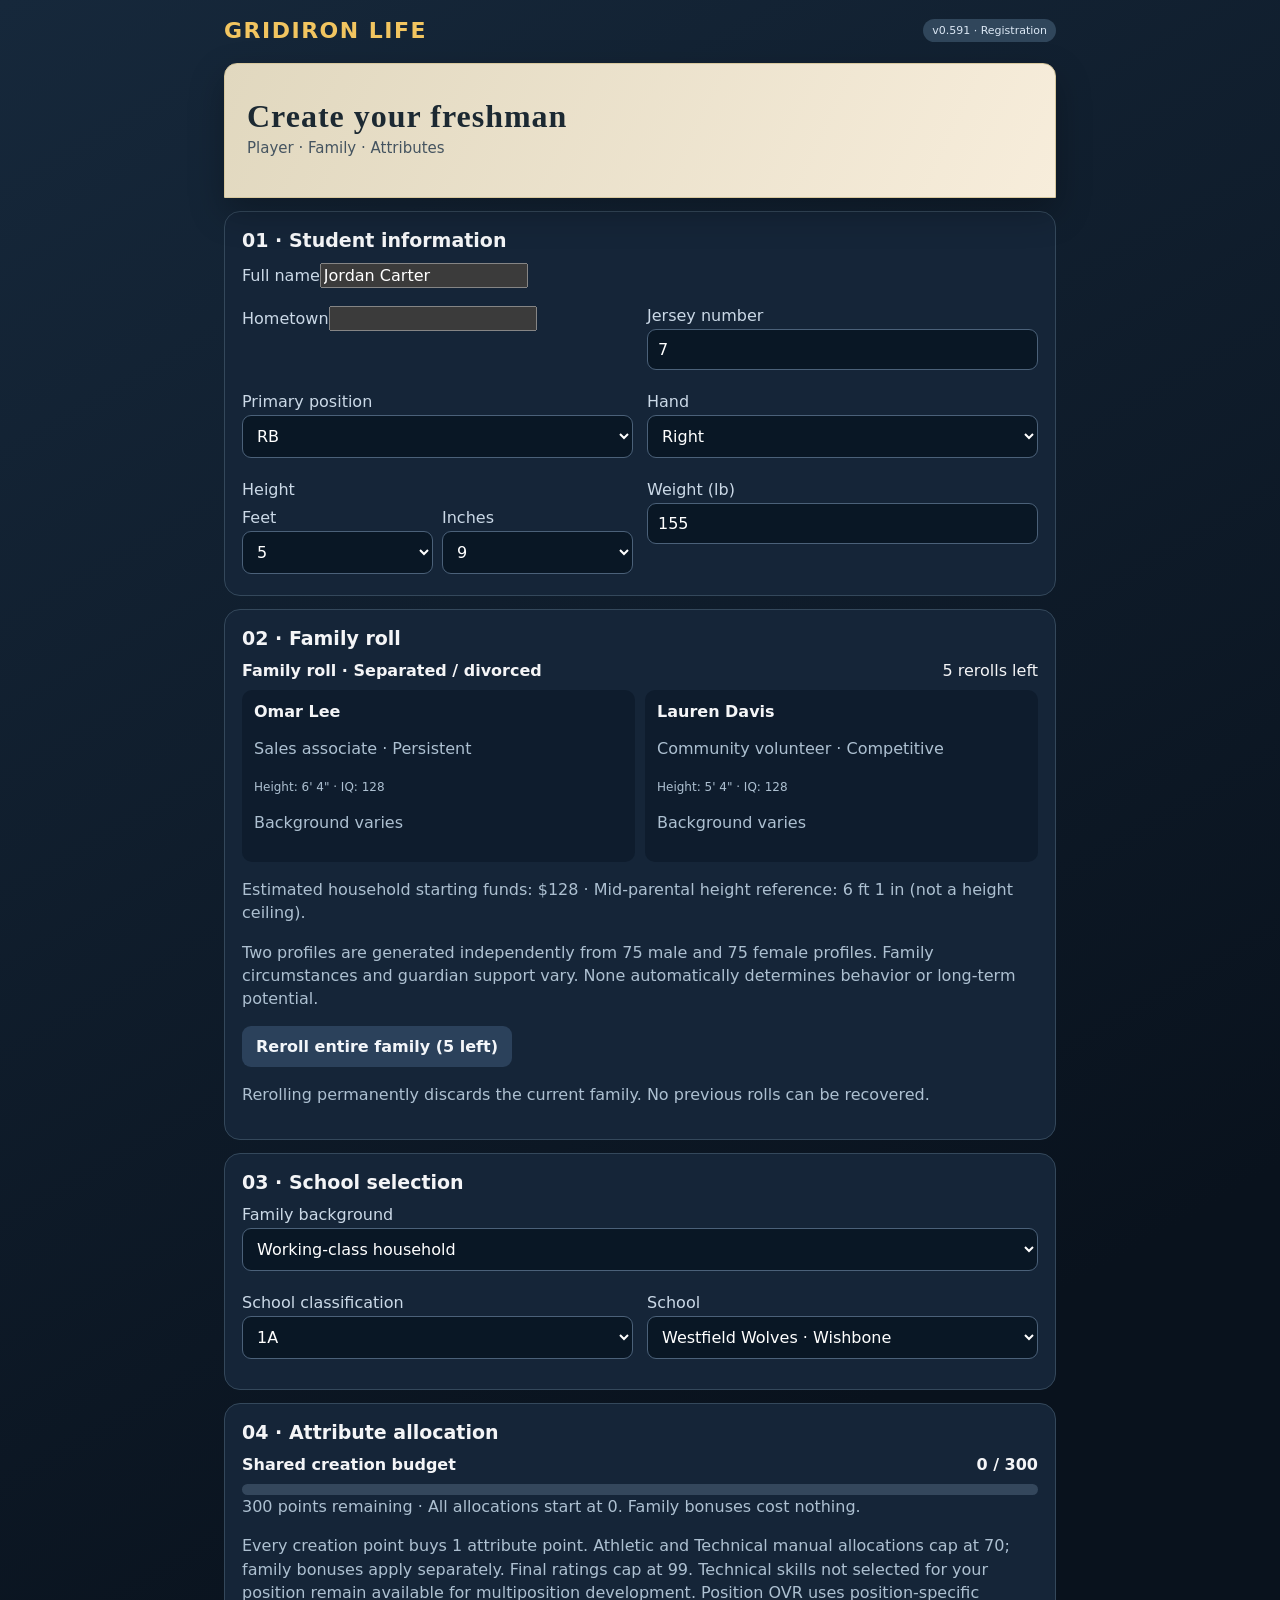
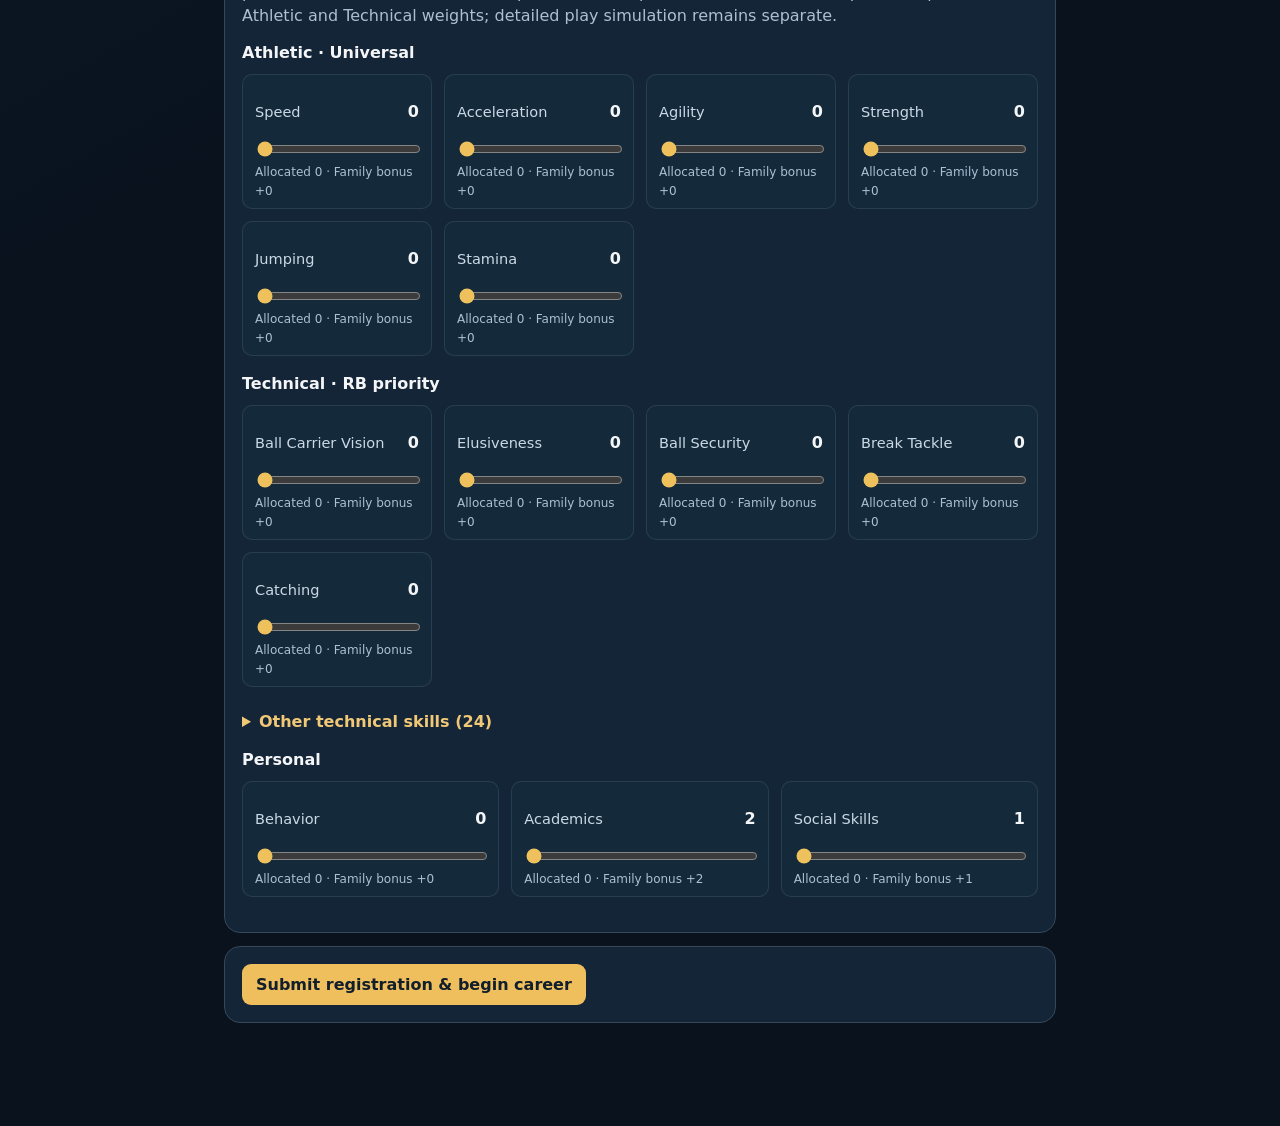
==== index.html @ 109ca904 "Add files via upload" ====
<!doctype html><html lang="en"><head><meta charset="utf-8"><meta name="viewport" content="width=device-width,initial-scale=1"><title>Gridiron Life v0.591</title><link rel="stylesheet" href="css/styles.css"></head><body><main id="app"></main>
<script defer src="js/00-config.js"></script>
<script defer src="js/10-roster.js"></script>
<script defer src="js/20-storage.js"></script>
<script defer src="js/30-creation.js"></script>
<script defer src="js/40-schedule.js"></script>
<script defer src="js/50-training.js"></script>
<script defer src="js/51-health.js"></script>
<script defer src="js/52-academics.js"></script>
<script defer src="js/59-competition.js"></script>
<script defer src="js/60-calendar.js"></script>
<script defer src="js/61-football.js"></script>
<script defer src="js/65-awards.js"></script>
<script defer src="js/62-events.js"></script>
<script defer src="js/63-jobs.js"></script>
<script defer src="js/64-economy.js"></script>
<script defer src="js/66-summer.js"></script>
<script defer src="js/67-relationships.js"></script>
<script defer src="js/68-profile.js"></script>
<script defer src="js/69-college.js"></script>
<script defer src="js/70-ui.js"></script>
<script defer src="js/71-navigation.js"></script>
<script defer src="js/72-shell.js"></script>
<script defer src="js/73-help.js"></script>
<script defer src="js/74-part9.js"></script>
<script defer src="js/99-boot.js"></script>
</body></html>
---- css/styles.css ----
:root{color-scheme:dark;font-family:system-ui,Arial;background:#09121d;color:#f4f5f7}*{box-sizing:border-box}body{margin:0;background:linear-gradient(150deg,#16283b,#09121d 55%);min-height:100vh}main{max-width:860px;margin:auto;padding:18px 14px 90px}.bar{display:flex;justify-content:space-between;align-items:center;gap:12px;flex-wrap:wrap}.logo{font-weight:900;font-size:22px;letter-spacing:1.5px;color:#f2c560}.muted,small{color:#adc0d1}small{font-size:12px}.panel{background:#152538;border:1px solid #34485b;border-radius:16px;padding:17px;margin:13px 0}.tile{background:#0e1c2d;padding:12px;border-radius:10px}.grid{display:grid;grid-template-columns:repeat(2,minmax(0,1fr));gap:10px}.stats{display:grid;grid-template-columns:repeat(5,minmax(0,1fr));gap:7px}.stats .tile{text-align:center;padding:9px 4px}.num{font-size:23px;font-weight:800;color:#f4cb73}h1{font-size:24px;margin:8px 0}h2{font-size:19px;margin:0 0 12px}h3{font-size:16px;margin:12px 0 7px}p{line-height:1.45}button,select,input{font:inherit}button{background:#f0bf5d;color:#111e2c;border:0;border-radius:9px;padding:11px 14px;font-weight:800;cursor:pointer}button.alt{background:#2b415b;color:#f3f6fa}button:disabled{opacity:.45}button.outline{border:1px solid #54708a;background:transparent;color:#c8def2}.buttons{display:flex;flex-wrap:wrap;gap:8px}.tabs{display:flex;overflow:auto;gap:7px;margin:13px 0}.tabs button{background:#192c42;color:#c8d8e8;padding:10px 12px;white-space:nowrap}.tabs button.active{background:#edbd57;color:#101a25}label{display:block;margin:9px 0;color:#cbd9e7}input[type=text],input[type=number],select{background:#091725;border:1px solid #4b6179;border-radius:9px;color:white;padding:10px;width:100%;margin:4px 0}input[type=range]{width:100%;accent-color:#efc15d}hr{border:0;border-top:1px solid #355069;margin:14px 0}.line{display:flex;justify-content:space-between;align-items:center;gap:10px;margin:10px 0}.line>span:first-child{min-width:0}.accent{color:#77dfaf}.warn{color:#ffba79}.bad{color:#ff959b}.story{border-left:4px solid #edbf63;padding:10px 14px;background:#172d43;border-radius:7px}.log{border-bottom:1px solid #31475f;padding:9px 0;font-size:13px}.meter{height:8px;background:#34475c;border-radius:20px;overflow:hidden}.meter>i{height:100%;background:#53ad90;display:block}.chip{display:inline-block;background:#30465b;border-radius:99px;padding:5px 9px;font-size:11px;color:#dbe7f4}.choice{display:block;width:100%;margin:8px 0;text-align:left;background:#25415d;color:#fff}.notice{background:#2d3d3e;border:1px solid #547c68;padding:11px;border-radius:10px;margin:10px 0}table{width:100%;border-collapse:collapse;font-size:13px}td,th{padding:9px 5px;border-bottom:1px solid #304359;text-align:left}.right{text-align:right}footer{font-size:12px;color:#879daf;margin-top:25px}@media(max-width:440px){.stats{grid-template-columns:repeat(2,1fr)}.grid{grid-template-columns:1fr}main{padding:12px 11px 70px}}
/* v0.5 Part 2 — life economy */
.store-grid{display:grid;grid-template-columns:repeat(2,minmax(0,1fr));gap:10px}
.store{display:flex;flex-direction:column;justify-content:space-between;gap:10px}
.store p{margin:7px 0;font-size:13px}.store button{align-self:flex-start}
@media(max-width:560px){.store-grid{grid-template-columns:1fr}}

/* Part 7.1: clear creation-height and school profile controls. */
.height-inputs{display:grid;grid-template-columns:repeat(2,minmax(0,1fr));gap:9px}.height-inputs label{margin:0}
.school-metrics{margin:12px 0}.school-metric{background:#0e1c2d;padding:9px 12px;border-radius:9px}.school-metric .line{margin:0 0 8px}.school-metric .line span{font-size:13px}.school-metric strong{white-space:nowrap}
.table-scroll{max-width:100%;overflow-x:auto}.selected-school{background:#29425b}details summary{cursor:pointer;color:#f1c875;font-weight:700;padding:7px 0}#remaining-points{margin:0 0 12px}
@media(max-width:440px){.height-inputs{grid-template-columns:repeat(2,minmax(0,1fr))}}

/* Part 7.2: the student sign-up sheet and evolving Madden-era player card. */
.signup-masthead{margin-top:20px;padding:25px 22px;background:linear-gradient(115deg,#e1d8bf,#f7eddb);border-radius:13px 13px 0 0;border:1px solid #d8c89e;color:#1c2932;position:relative;box-shadow:0 14px 35px #0004}
.signup-overline{font-size:11px;letter-spacing:2px;font-weight:800;color:#425161}
.signup-masthead h1{font-family:Georgia,serif;letter-spacing:1px;font-size:32px;margin:9px 0 3px}
.signup-masthead p{margin:0 0 12px;color:#455460;font-size:15px}
.signup-stamp{display:inline-block;border:1px dashed #8c7763;padding:6px 10px;font-size:10px;letter-spacing:1px;font-weight:900;color:#735b49}
.signup-sheet{margin-top:0;border-radius:0 0 14px 14px;border-top:0;background:#f5f0e3;color:#182c3b;box-shadow:0 15px 35px #0003}
.signup-sheet label{color:#253748;font-weight:700;font-size:13px}
.signup-sheet input[type=text],.signup-sheet input[type=number],.signup-sheet select{background:#fffdf7;color:#192c3b;border:1px solid #b5bdc0;box-shadow:inset 0 1px 2px #1111}
.signup-sheet small{color:#647584;font-weight:400}
.signup-grid{display:grid;grid-template-columns:repeat(2,minmax(0,1fr));gap:14px}
.signup-section-head{display:flex;align-items:center;gap:12px;padding:14px 0 12px;border-bottom:1px solid #c8ba99;margin-bottom:14px;letter-spacing:1px}
.signup-section-head strong{font-size:14px}.signup-section-head small{display:block;font-size:11px;letter-spacing:0;margin-top:2px}
.signup-section-number{font:700 19px Georgia,serif;background:#233d53;color:#f5c969;width:38px;height:38px;display:grid;place-items:center;border-radius:4px;flex:none}
.signup-sheet .signup-section-head:not(:first-child){margin-top:20px}
.signup-budget{height:11px}.signup-confirm{border:1px dashed #a78b5d;background:#162f42}
.player-card{background:linear-gradient(135deg,#233d55 0%,#0b1828 80%);border:1px solid #d2aa5d;border-radius:15px;overflow:hidden;box-shadow:0 14px 36px #0003;padding:20px;margin:14px 0}
.player-card-top{display:flex;align-items:center;gap:16px}.player-card-top h2{font-family:Georgia,serif;font-size:25px;margin:3px 0 4px}
.player-monogram{height:85px;width:74px;display:grid;place-items:center;flex-shrink:0;background:#d0b078;color:#172b3b;font-size:29px;font-weight:900;border-radius:6px;box-shadow:inset 0 0 0 4px #ffffff40}
.player-card-top>div:nth-child(2){min-width:0;flex:1}.profile-subline{color:#dee4e6;font-size:12px;margin:4px 0}
.player-ovr{display:grid;justify-items:center;background:#e3c17b;color:#172638;padding:12px;border-radius:10px;min-width:63px}
.player-ovr strong{font-size:29px}.player-ovr small{color:#172638;font-weight:900;letter-spacing:1px}
.profile-metrics{display:grid;grid-template-columns:repeat(3,minmax(0,1fr));border-top:1px solid #586d81;margin-top:18px;padding-top:14px;gap:15px}
.profile-metrics div{display:grid;gap:3px}.profile-metrics strong{font-size:14px;overflow-wrap:anywhere}.profile-archive p{font-size:13px}
@media(max-width:560px){.signup-grid{grid-template-columns:1fr}.signup-masthead{padding:19px 15px}.signup-masthead h1{font-size:27px}.signup-sheet{padding:15px}.player-card-top{gap:10px}.player-card-top h2{font-size:20px}.player-monogram{width:59px;height:75px;font-size:23px}.player-ovr{padding:8px;min-width:51px}.player-ovr strong{font-size:23px}.profile-metrics{grid-template-columns:repeat(2,minmax(0,1fr))}}

.signup-sheet .muted{color:#4d6171}.signup-sheet .signup-section-head small{color:#536576}

/* Part 8.2: second-row section tabs under the main page tabs. */
.subtab-hidden{display:none!important}
.subtabs{display:flex;gap:6px;overflow-x:auto;scrollbar-width:thin;padding:7px 2px 10px;margin:4px 0 13px;white-space:nowrap;scroll-snap-type:x proximity}
.subtabs .subtab{border:1px solid #3a5872;background:#1a344e;color:#dce9f7;border-radius:9px;padding:10px 13px;flex:0 0 auto;font-size:13px;scroll-snap-align:start}
.subtabs .subtab.selected{background:#f2c560;color:#142337;border-color:#f2c560;font-weight:800}
.subtabs .subtab:hover:not(.selected){background:#294861}
@media(max-width:560px){.subtabs .subtab{font-size:12px;padding:9px 11px}.subtabs{gap:5px}}

/* Part 8.3 — compact game app shell: fixed header, fixed footer, scrolling content. */
body.game-shell-active{height:100dvh;overflow:hidden}
body.game-shell-active main#app{height:100dvh;width:100%;max-width:950px;display:flex;flex-direction:column;overflow:hidden;padding:0 10px;margin:0 auto}
.shell-header{flex:none;z-index:3;background:#11263a;border-bottom:1px solid #4a5c68;padding:9px 10px 8px;box-shadow:0 2px 12px #0004}
.shell-header .bar{margin:0;gap:8px;flex-wrap:nowrap}
.shell-header .logo{font-size:16px;line-height:1.2}
.shell-header .bar small{font-size:10px}
.shell-header .chip{font-size:10px;max-width:49%;text-align:right}
.shell-player-name{font-size:14px;font-weight:750;white-space:nowrap;overflow:hidden;text-overflow:ellipsis;margin-top:4px}
.shell-quickstats{display:flex;gap:6px;overflow-x:auto;margin-top:7px;scrollbar-width:none}
.shell-quickstats>span{display:flex;flex:1 0 auto;min-width:64px;gap:3px;align-items:baseline;flex-direction:column;padding:5px 7px;background:#0b1b2d;border-radius:7px}
.shell-quickstats strong{font-size:15px;color:#f0c667}.shell-quickstats small{font-size:9px}
.shell-middle{flex:1;display:flex;flex-direction:column;min-height:0;overflow:hidden}
.shell-section-tabs{flex:none;margin:0;padding:8px 1px;overscroll-behavior-x:contain;background:#102136;border-bottom:1px solid #284358;z-index:2}
.shell-section-tabs .subtab{padding:8px 11px;font-size:12px}
.shell-scroll{overflow-y:auto;overflow-x:hidden;flex:1;min-height:0;overscroll-behavior:contain;padding:5px 4px 24px;scrollbar-width:thin}
.shell-scroll>.panel{margin:9px 0 12px}.shell-scroll>footer{padding-bottom:10px}
.shell-bottom{flex:none;display:flex;gap:2px;padding:7px 3px calc(6px + env(safe-area-inset-bottom,0px));background:#13283c;border-top:1px solid #54718a;overflow-x:auto;scrollbar-width:thin;z-index:3}
.shell-bottom button{display:flex;flex:1 0 76px;min-width:76px;max-width:145px;flex-direction:column;align-items:center;gap:2px;padding:4px 5px;white-space:nowrap;font-size:10px;font-weight:650;color:#afc3d6;background:transparent;border:0;border-radius:8px}
.shell-bottom button.selected{background:#34455a;color:#ffd27c}
.shell-bottom button .shell-icon{font-size:19px;line-height:22px;color:inherit}
@media(min-width:800px){.shell-bottom button{max-width:none}.shell-header .logo{font-size:20px}.shell-scroll{padding:8px 14px 24px}}
@media(max-width:400px){body.game-shell-active main#app{padding:0 5px}.shell-header{padding:7px 6px}.shell-bottom button{flex-basis:67px;min-width:67px;font-size:9px}}

/* Part 8.4 — compact dashboard and opt-in contextual help */
.hub-match{display:flex;align-items:center;justify-content:space-between;gap:8px;padding:6px 0 16px;font-size:15px}
.hub-match span{font-size:11px;font-weight:900;color:#eec56b}
.hub-shortcuts{display:grid;grid-template-columns:repeat(2,minmax(0,1fr));gap:8px;margin-top:12px}
.hub-shortcuts button{font-size:12px;padding:12px 9px}
.compact-label{font-size:13px;margin:4px 0}
.panel>h2{display:flex;justify-content:space-between;align-items:center;gap:8px}
.section-help{position:relative;margin-left:auto;flex:none;font-size:13px;font-weight:400}
.section-help>summary{list-style:none;display:grid;place-items:center;border:1px solid #6a8198;border-radius:50%;width:26px;height:26px;color:#f3cb72;cursor:pointer;font-weight:900;font-size:15px;background:#233a50;padding:0}
.section-help>summary::-webkit-details-marker{display:none}
.section-help[open]>.section-help-body{position:absolute;z-index:20;top:33px;right:0;width:min(315px,78vw);max-height:45vh;overflow:auto;padding:13px;background:#243d55;border:1px solid #9cb2c5;border-radius:10px;box-shadow:0 9px 28px #000a;color:#e8f0f8;font-size:13px;line-height:1.4}
.section-help-body p{margin:0 0 9px}
.section-help-body p:last-child{margin-bottom:0}
.shell-scroll>.panel{padding:13px 14px}.shell-scroll>.panel h2{font-size:17px;margin-bottom:9px}
.shell-scroll>.panel p{margin:7px 0}.shell-scroll>.panel .tile{padding:10px}

/* Part 8.7: tables scroll horizontally within their own report. */
.stat-category-tabs{display:flex;gap:6px;overflow-x:auto;padding:7px 0 12px;scrollbar-width:thin}.stat-category-tabs button{white-space:nowrap;font-size:.8rem;padding:8px 10px}.stat-table-wrap{max-width:100%;overflow:auto}.stat-table{width:100%;border-collapse:collapse;min-width:470px;font-size:.86rem}.stat-table th,.stat-table td{padding:10px 9px;border-bottom:1px solid #33495d;text-align:right;white-space:nowrap}.stat-table th:first-child,.stat-table td:first-child{text-align:left;position:sticky;left:0;background:#15273a;min-width:120px}.stat-table th{font-size:.72rem;letter-spacing:.05em;color:#b2c9da}.stat-table tbody tr:nth-child(2n){background:#1b3045}

/* Part 8.9.1: readable position-specific creation allocation. */
.creation-priority-head{display:flex;gap:12px;align-items:center;justify-content:space-between;flex-wrap:wrap;margin:14px 0 8px}
.creation-position-group{padding:12px 0;border-bottom:1px solid var(--line,rgba(150,150,150,.18))}
.creation-position-group>.line{margin-bottom:10px;gap:12px}
.creation-position-group>.line small{opacity:.7;text-align:right}
.creation-secondary,.creation-general{margin-top:16px;padding:12px;border:1px solid var(--line,rgba(150,150,150,.18));border-radius:10px}
.creation-secondary summary{cursor:pointer;font-weight:700;line-height:1.5}
.creation-secondary[open] summary{margin-bottom:12px}
.creation-general>strong{display:block;margin-bottom:6px}

/* Part 8.9.3: visible category grid + expandable detail buttons; no horizontal swipe menus. */
.hybrid-nav{display:flex;flex-direction:column;gap:7px;padding:9px 7px;background:#102136;border-bottom:1px solid #36516c;max-height:48dvh;overflow-y:auto;overflow-x:hidden;flex:none}
.hybrid-categories{display:grid;grid-template-columns:repeat(3,minmax(0,1fr));gap:6px}
.hybrid-category{padding:10px 7px;min-width:0;white-space:normal;overflow-wrap:anywhere;text-align:center;background:#20394f;border:1px solid #48647b;color:#e8f1f9;border-radius:8px;font-size:12px;font-weight:700}
.hybrid-category.selected{background:#eec66d;border-color:#eec66d;color:#122336}
.hybrid-category.selected:after{content:' ▾'}
.hybrid-subsections[hidden]{display:none!important}
.hybrid-detail-buttons{display:flex;flex-wrap:wrap;gap:6px;padding:5px 0 3px}
.hybrid-detail-buttons .subtab{flex:1 1 130px;min-width:0;max-width:100%;white-space:normal;border:1px solid #48647b;color:#d8e7f4;background:#1a344e;border-radius:8px;font-size:12px;padding:9px 9px}
.hybrid-detail-buttons .subtab.selected{background:#f2c560;color:#142337;border-color:#f2c560;font-weight:800}
.shell-bottom-grid{display:grid;grid-template-columns:repeat(5,minmax(0,1fr));overflow-x:hidden;gap:2px;max-height:130px;overflow-y:auto}
.shell-bottom-grid button{min-width:0;max-width:none;flex-basis:auto;white-space:normal;line-height:1.1;text-align:center;overflow-wrap:anywhere}
.shell-bottom-grid .shell-icon{font-size:16px;line-height:17px}
@media(max-width:520px){.hybrid-categories{grid-template-columns:repeat(2,minmax(0,1fr))}.hybrid-category{font-size:11px;padding:8px 5px}.hybrid-nav{max-height:43dvh}.shell-bottom-grid{grid-template-columns:repeat(5,minmax(0,1fr));padding:4px 1px calc(5px + env(safe-area-inset-bottom,0px))}.shell-bottom-grid button{font-size:9px;padding:4px 2px}.shell-bottom-grid .shell-icon{font-size:15px}}
/* Part 9: compact HUD and creation */
.creator-stats-grid{display:grid;grid-template-columns:repeat(auto-fit,minmax(175px,1fr));gap:12px;margin:12px 0 18px}
.creator-stat{min-width:0;padding:9px 12px;background:var(--panel,#142a3b);border:1px solid rgba(140,165,183,.16);border-radius:10px}
.creator-stat input[type=range]{width:100%}.creator-stat label{font-size:.91rem}
.part9-home-cards{display:grid;grid-template-columns:repeat(2,minmax(0,1fr));gap:10px}
.part9-home-cards .tile{min-width:0}
.part9-mini-stats{display:flex;flex-wrap:wrap;gap:6px;margin:9px 0}
.part9-mini-stats span{font-size:.78rem;padding:5px 8px;border:1px solid rgba(140,165,183,.23);border-radius:8px}
.part9-alloc-grid{display:grid;grid-template-columns:repeat(auto-fit,minmax(175px,1fr));gap:10px}
.part9-panel{margin-bottom:12px}
.shell-bottom-grid{display:grid;grid-template-columns:repeat(3,minmax(0,1fr))}
.shell-bottom-grid .shell-nav-button{min-width:0}
@media(max-width:430px){.creator-stats-grid{grid-template-columns:1fr}.part9-home-cards{grid-template-columns:repeat(2,minmax(0,1fr))}}
.part9-dialog{position:fixed;inset:0;background:rgba(0,0,0,.75);z-index:9999;display:flex;align-items:center;justify-content:center;padding:15px}
.part9-dialog-box{background:#152b3b;color:#f3f7fa;border:1px solid #53718b;border-radius:14px;padding:20px;width:min(560px,100%);max-height:85vh;overflow:auto}
.part9-dialog-box h2{margin:0}.part9-dialog-box .line{margin:8px 0;gap:10px}
.part9-header-context{font-size:.73rem;color:#c7d8e4;padding:0 10px 6px}
.part9-life-tabs{display:grid;grid-template-columns:repeat(3,minmax(0,1fr));gap:7px;margin:5px 0 12px}
.part9-life-tabs button{min-width:0;font-size:.85rem;padding:9px 5px}

/* Track 1 mobile cleanup */
.part9-archetype{display:inline-block;font-size:.72rem;font-weight:600;margin-left:.6rem;padding:.15rem .48rem;border:1px solid var(--border,#697584);border-radius:20px;vertical-align:middle}
.part9-save-tools{display:flex;justify-content:flex-end;gap:.4rem;flex-wrap:wrap}
.part9-save-tools button{font-size:.7rem;padding:.25rem .55rem;min-height:28px}
.inline-help{display:inline-block;vertical-align:middle;margin-top:.35rem;max-width:100%}
.inline-help summary{cursor:pointer;border:1px solid currentColor;border-radius:100%;width:1.5rem;height:1.5rem;text-align:center;list-style:none;font-weight:700}
.inline-help p{font-size:.85rem}
.gpa-trend{font-size:1.1rem}
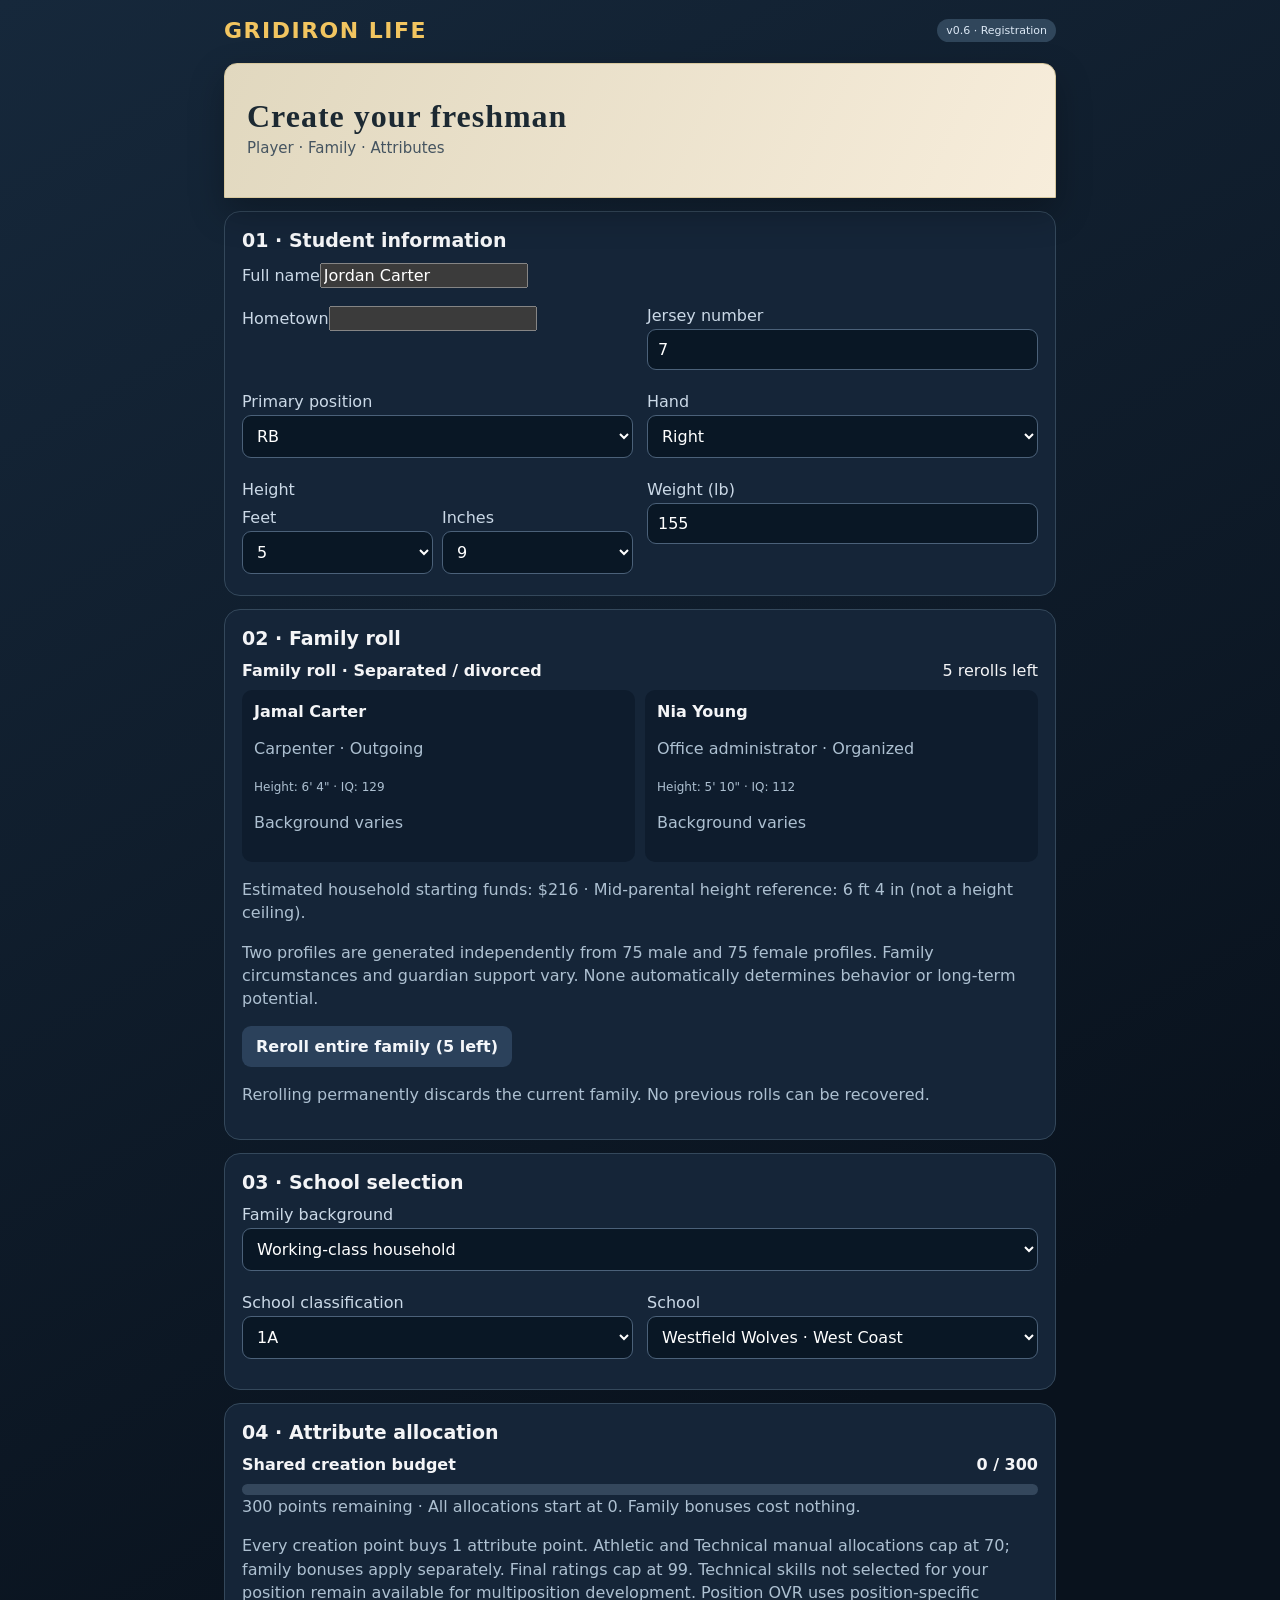
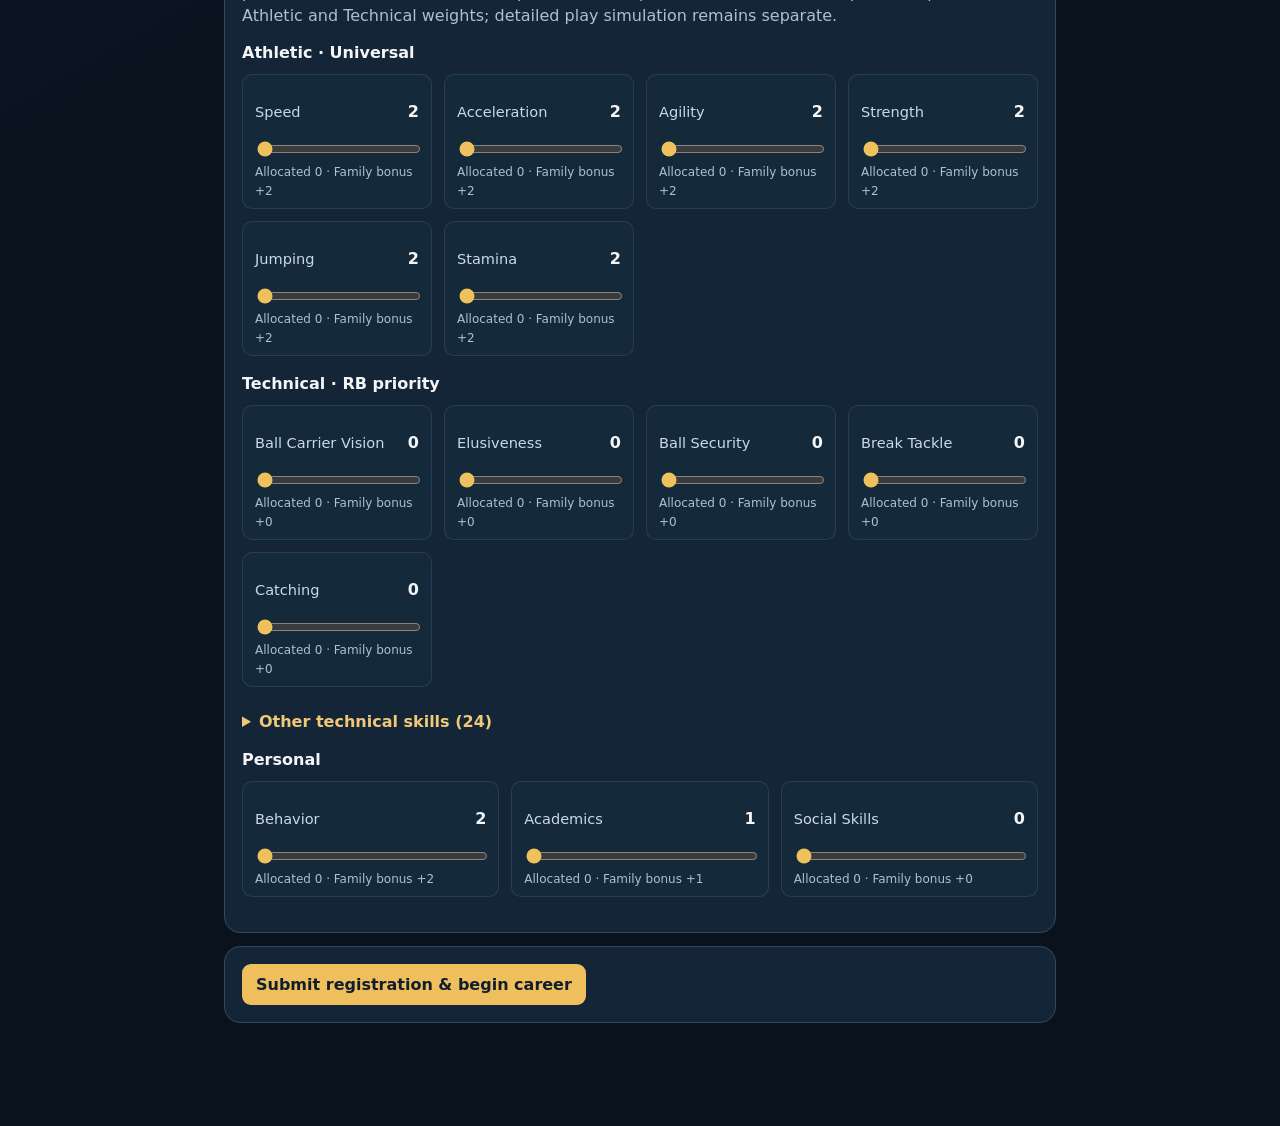
==== commit e5deee32: "Add files via upload" ====
--- a/index.html
+++ b/index.html
@@ -1,4 +1,4 @@
-<!doctype html><html lang="en"><head><meta charset="utf-8"><meta name="viewport" content="width=device-width,initial-scale=1"><title>Gridiron Life v0.591</title><link rel="stylesheet" href="css/styles.css"></head><body><main id="app"></main>
+<!doctype html><html lang="en"><head><meta charset="utf-8"><meta name="viewport" content="width=device-width,initial-scale=1"><title>Gridiron Life v0.6</title><link rel="stylesheet" href="css/styles.css"><link rel="stylesheet" href="css/v060.css"></head><body><main id="app"></main>
 <script defer src="js/00-config.js"></script>
 <script defer src="js/10-roster.js"></script>
 <script defer src="js/20-storage.js"></script>
@@ -23,5 +23,7 @@
 <script defer src="js/72-shell.js"></script>
 <script defer src="js/73-help.js"></script>
 <script defer src="js/74-part9.js"></script>
+<script defer src="js/75-v060-systems.js"></script>
+<script defer src="js/76-v060-hud.js"></script>
 <script defer src="js/99-boot.js"></script>
 </body></html>
--- a/css/v060.css
+++ b/css/v060.css
@@ -0,0 +1,35 @@
+/* Gridiron Life v0.6: mobile-first six-button fixed HUD */
+body.v6-active{height:100dvh;overflow:hidden;background:#0b1420;color:#e9f2f5}
+body.v6-active main#app{display:flex;flex-direction:column;height:100dvh;min-height:0;max-width:720px;margin:auto;padding:0!important;background:#111e2b;overflow:hidden}
+.v6-header{flex:none;background:var(--v6-primary,#1d4c43);padding:10px 13px 8px;border-bottom:2px solid var(--v6-accent,#c4dca0);display:flex;flex-direction:column;gap:8px}
+.v6-brand{display:flex;align-items:center;justify-content:space-between;gap:6px;font-size:10px;letter-spacing:.08em}.v6-brand span{font-size:10px;color:#f1f5ee}.v6-brand .v6-version{font-size:9px;opacity:.85;letter-spacing:0;margin-left:5px}
+.v6-head3{display:grid;grid-template-columns:1fr 1fr .85fr;gap:5px;align-items:start}.v6-head3>div{min-width:0;display:flex;flex-direction:column;align-items:center;gap:2px;text-align:center}.v6-head3 strong{font-size:clamp(11px,3vw,14px);line-height:1.16;overflow-wrap:anywhere}.v6-head3 small{color:#e3ebe5;font-size:10px;line-height:1.25}.v6-head3 em{color:var(--v6-accent);font-size:10px;font-weight:650;font-style:normal;line-height:1.2}.v6-ovr>b{font-size:24px;line-height:1.05;color:var(--v6-accent)}.v6-ovr small:last-child{font-size:9px}
+.v6-quick{display:grid;grid-template-columns:repeat(4,minmax(0,1fr));gap:5px}.v6-quick>span{border-radius:5px;padding:5px 3px;background:#ffffff16;text-align:center;font-size:10px;color:#eaf4eb}.v6-quick b{font-size:12px;color:#fff;margin-left:3px}
+.v6-content{flex:1;min-height:0;display:flex;flex-direction:column;overflow:hidden;padding:8px 10px 7px;gap:0}
+.v6-overview,.v6-detail{display:flex;min-height:0;flex:1;flex-direction:column;gap:8px;overflow:hidden}
+.v6-overview>h2,.v6-detail>h2{font-size:14px;text-align:center;margin:0 0 1px}.v6-overview h3{font-size:11px;margin:0;text-align:center;font-weight:650;color:#a7bdcb}.v6-overview p,.v6-detail p{margin:3px 0;font-size:12px;line-height:1.35}.v6-note{font-size:11px!important;color:#b7cad4}
+.v6-titleline{display:flex;justify-content:space-between;align-items:center;gap:8px}.v6-titleline h2{font-size:14px;margin:0}.v6-titleline small{font-size:10px;color:#b5c9d3}.v6-titleline strong{font-size:12px}
+.v6-statgroup{display:flex;flex-direction:column;gap:3px}.v6-attrgrid{display:grid;grid-template-columns:repeat(4,minmax(0,1fr));gap:4px 2px}.v6-attrgrid>span{text-align:center;white-space:nowrap;font-size:11px;line-height:1.4}.v6-attrgrid>span small{font-size:10px;color:#bdcbd3;margin-right:2px}.v6-attrgrid>span strong{font-weight:800}
+.v6-separator{border-top:1px solid #3c5664;margin:3px 0}.v6-fourbuttons{display:grid;grid-template-columns:repeat(4,minmax(0,1fr));gap:5px}.v6-fourbuttons button{white-space:normal;overflow-wrap:anywhere;padding:8px 3px;line-height:1.1;font-size:10px;min-height:30px}
+button.v6-btn{border-radius:6px;background:var(--v6-accent);color:#142231;border:0;cursor:pointer;font-size:11px;font-weight:750;padding:9px 6px;line-height:1.2;max-width:100%;min-width:0}
+button.v6-btn.v6-stroked{background:#1a3548;color:#e5f0f9;border:1px solid #4a687a}
+button.v6-btn.v6-mini{padding:6px 7px;min-height:26px;font-size:10px}
+button.v6-btn.v6-text{color:#deeff7;background:transparent;padding:5px 4px;font-size:11px}
+button.v6-btn.v6-action{background:var(--v6-accent);color:#162733}
+.v6-personality-teaser{border:1px solid #476270;background:#203849;color:#eef5f5;border-radius:7px;display:flex;align-items:center;justify-content:center;flex-direction:column;gap:4px;padding:8px 6px;font-size:11px;width:100%;min-height:45px}.v6-personality-teaser span{font-size:10px}
+.v6-detailhead{display:grid;grid-template-columns:72px 1fr 72px;align-items:center;gap:4px;min-height:28px}.v6-detailhead>strong{text-align:center;font-size:13px}.v6-detailhead>small{text-align:right;font-size:10px}
+.v6-personality-grid{display:grid;grid-template-columns:repeat(2,minmax(0,1fr));gap:9px}.v6-personality-grid>div{display:flex;flex-direction:column;align-items:center;gap:2px;padding:5px;border-radius:6px;background:#1b3040}.v6-personality-grid small{font-size:10px;color:#bccbd4}.v6-personality-grid strong{font-size:15px}.v6-triplet{display:grid;grid-template-columns:repeat(3,minmax(0,1fr));gap:5px;width:100%}.v6-triplet>div{text-align:center;display:flex;flex-direction:column;gap:3px;overflow-wrap:anywhere}.v6-triplet small{font-size:10px;color:#acbfce}.v6-triplet strong,.v6-triplet b{font-size:13px}
+.v6-detail h3{font-size:13px;text-align:center;margin:0}.v6-nodegrid{display:grid;grid-template-columns:repeat(2,minmax(0,1fr));gap:7px;overflow-y:auto;min-height:0;align-content:start}.v6-node{display:flex;flex-direction:column;align-items:center;gap:3px;border:1px solid #536b79;background:#1c3241;border-radius:8px;padding:12px 4px;color:#edf4f5}.v6-node span{font-size:12px}.v6-node strong{font-size:19px}.v6-node small{font-size:10px;color:var(--v6-accent)}
+.v6-scheme-table{display:flex;flex-direction:column;gap:1px;min-height:0;overflow-y:auto}.v6-scheme-table>div{display:grid;grid-template-columns:2fr 1fr 1fr;gap:5px;padding:7px 8px;background:#1a2e3e;align-items:center;font-size:11px}.v6-scheme-table>div strong,.v6-scheme-table>div b{text-align:center}.v6-scheme-table .v6-tablehead{background:#294355;color:#d6e4eb}
+.v6-surface{display:flex;flex-direction:column;gap:6px;background:#1b3041;border:1px solid #405969;border-radius:8px;padding:9px;color:#eaf2f5;text-align:left}.v6-surface strong{font-size:12px}.v6-surface p{color:#cbd9df}.v6-clickblock{width:100%;cursor:pointer}.v6-clickblock>strong{text-align:left}.v6-options{display:grid;grid-template-columns:repeat(2,minmax(0,1fr));gap:5px}.v6-options button{font-size:11px}.v6-inline-actions{display:flex;gap:7px;justify-content:center}.v6-inline-actions>button{flex:1}
+.v6-hub-grid{display:grid;grid-template-columns:repeat(2,minmax(0,1fr));gap:8px;min-height:0;flex:1;grid-template-rows:1fr 1fr}.v6-hubtile{background:#1a3243;color:#f4f6f8;border:1px solid #456073;border-radius:9px;padding:10px 8px;text-align:center;display:flex;flex-direction:column;align-items:center;justify-content:space-around;gap:5px;min-width:0}.v6-hubtile>small{font-size:10px;color:#b9cedd}.v6-hubtile>strong{font-size:clamp(11px,3vw,15px);overflow-wrap:anywhere}.v6-hubtile>span{font-size:10px;color:#b8d1dc}.v6-hub-actions{gap:5px}.v6-hub-actions>button{width:100%}
+.v6-feedback{color:#b8e6c4;font-size:11px!important;text-align:center}.v6-offerlist{display:flex;flex-direction:column;gap:7px;min-height:0;overflow-y:auto}.v6-offerlist>button{display:flex;flex-direction:column;gap:5px;text-align:left;background:#224055;color:#eaf5f8;padding:11px;border:1px solid #506b80}.v6-offerlist small{font-size:10px}
+.v6-list{min-height:0;overflow-y:auto;display:flex;flex-direction:column;gap:5px}.v6-schedrow{display:flex;justify-content:space-between;gap:6px;background:#1a3042;padding:9px;font-size:11px;border-radius:6px}.v6-news{min-height:0;overflow:hidden;display:flex;flex-direction:column;gap:7px}.v6-news>div{display:flex;flex-direction:column;gap:3px;border-top:1px solid #415464;padding:5px 0}.v6-news small{font-size:10px;color:#bbd0d7;line-height:1.3}
+.v6-page-arrows{display:grid;grid-template-columns:1fr 1fr;gap:8px}.v6-legacy{overflow:hidden}.v6-longreport{flex:1;min-height:0;overflow-y:auto;overflow-x:hidden}.v6-longreport .panel{margin:0;padding:10px;border-radius:8px}.v6-longreport .panel h2{font-size:14px;margin-bottom:6px}.v6-longreport .panel h3{font-size:12px}.v6-longreport .panel p{font-size:11px}.v6-longreport .panel .grid{grid-template-columns:repeat(2,minmax(0,1fr))}.v6-longreport input,.v6-longreport button,.v6-longreport select{font-size:11px;padding:6px}
+.v6-footer{flex:none;display:grid;grid-template-columns:repeat(6,minmax(0,1fr));background:#152b3c;border-top:1px solid #5b7281;padding:6px 4px calc(5px + env(safe-area-inset-bottom,0px));gap:2px;z-index:3}.v6-footer button{display:flex;flex-direction:column;align-items:center;gap:2px;padding:4px 1px;min-width:0;border:0;background:transparent;color:#b7c8d2}.v6-footer button.is-selected{color:var(--v6-accent);background:#2b4454;border-radius:6px}.v6-footer button small{font-size:10px;color:inherit}.v6-footer-icon{font-size:18px;line-height:21px}
+@media(max-width:400px){.v6-header{padding:8px 7px 6px;gap:6px}.v6-content{padding:6px 7px 6px}.v6-overview,.v6-detail{gap:6px}.v6-personality-teaser{padding:6px 3px}.v6-personality-teaser span{font-size:9px}.v6-footer button small{font-size:9px}.v6-attrgrid>span small{font-size:9px}}
+@media(max-height:690px){.v6-header{padding-top:6px;padding-bottom:5px;gap:4px}.v6-head3 strong{font-size:11px}.v6-head3 small,.v6-head3 em{font-size:9px}.v6-quick>span{padding:3px 2px}.v6-overview,.v6-detail{gap:5px}.v6-statgroup{gap:1px}.v6-attrgrid{gap:2px}.v6-personality-teaser{min-height:37px;padding:4px}.v6-surface{padding:6px;gap:3px}.v6-footer{padding-top:3px}}
+
+.v6-prostrip{display:grid;grid-template-columns:repeat(3,minmax(0,1fr));gap:5px}.v6-prostrip>div{display:flex;flex-direction:column;align-items:center;gap:2px;border:1px solid #3c5366;background:#182c3e;padding:7px 2px;border-radius:7px}.v6-prostrip small{font-size:10px;color:#b4c7d4}.v6-prostrip strong{font-size:11px}.v6-pro-news{padding:7px!important}.v6-pro-news p{font-size:10px!important}
+
+.v6-threebuttons{display:grid;grid-template-columns:repeat(3,minmax(0,1fr));gap:5px}.v6-threebuttons button{white-space:normal;font-size:10px;padding:8px 3px}.v6-theme-modes{display:grid;grid-template-columns:repeat(2,minmax(0,1fr));gap:7px}.v6-theme-colors{display:grid;grid-template-columns:repeat(5,minmax(0,1fr));gap:4px}.v6-theme-colors button{font-size:9px!important;padding:6px 2px!important}
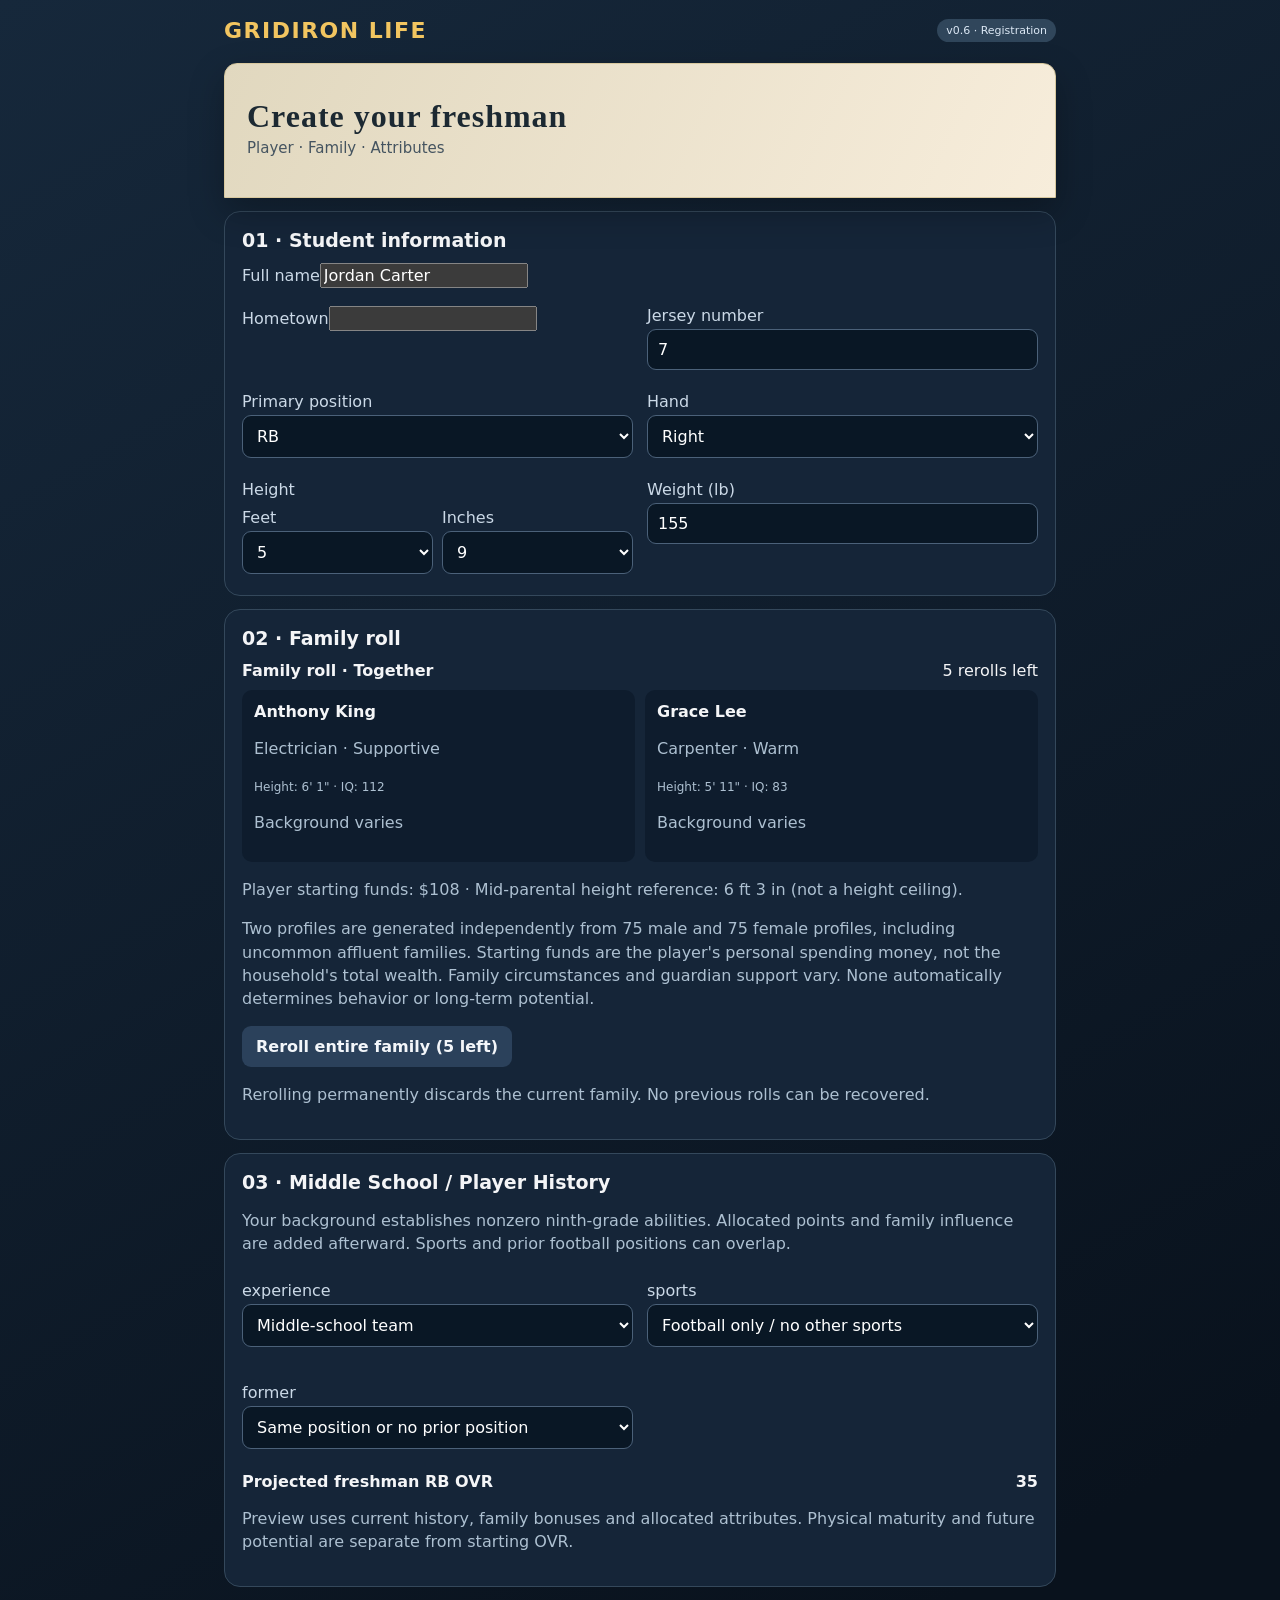
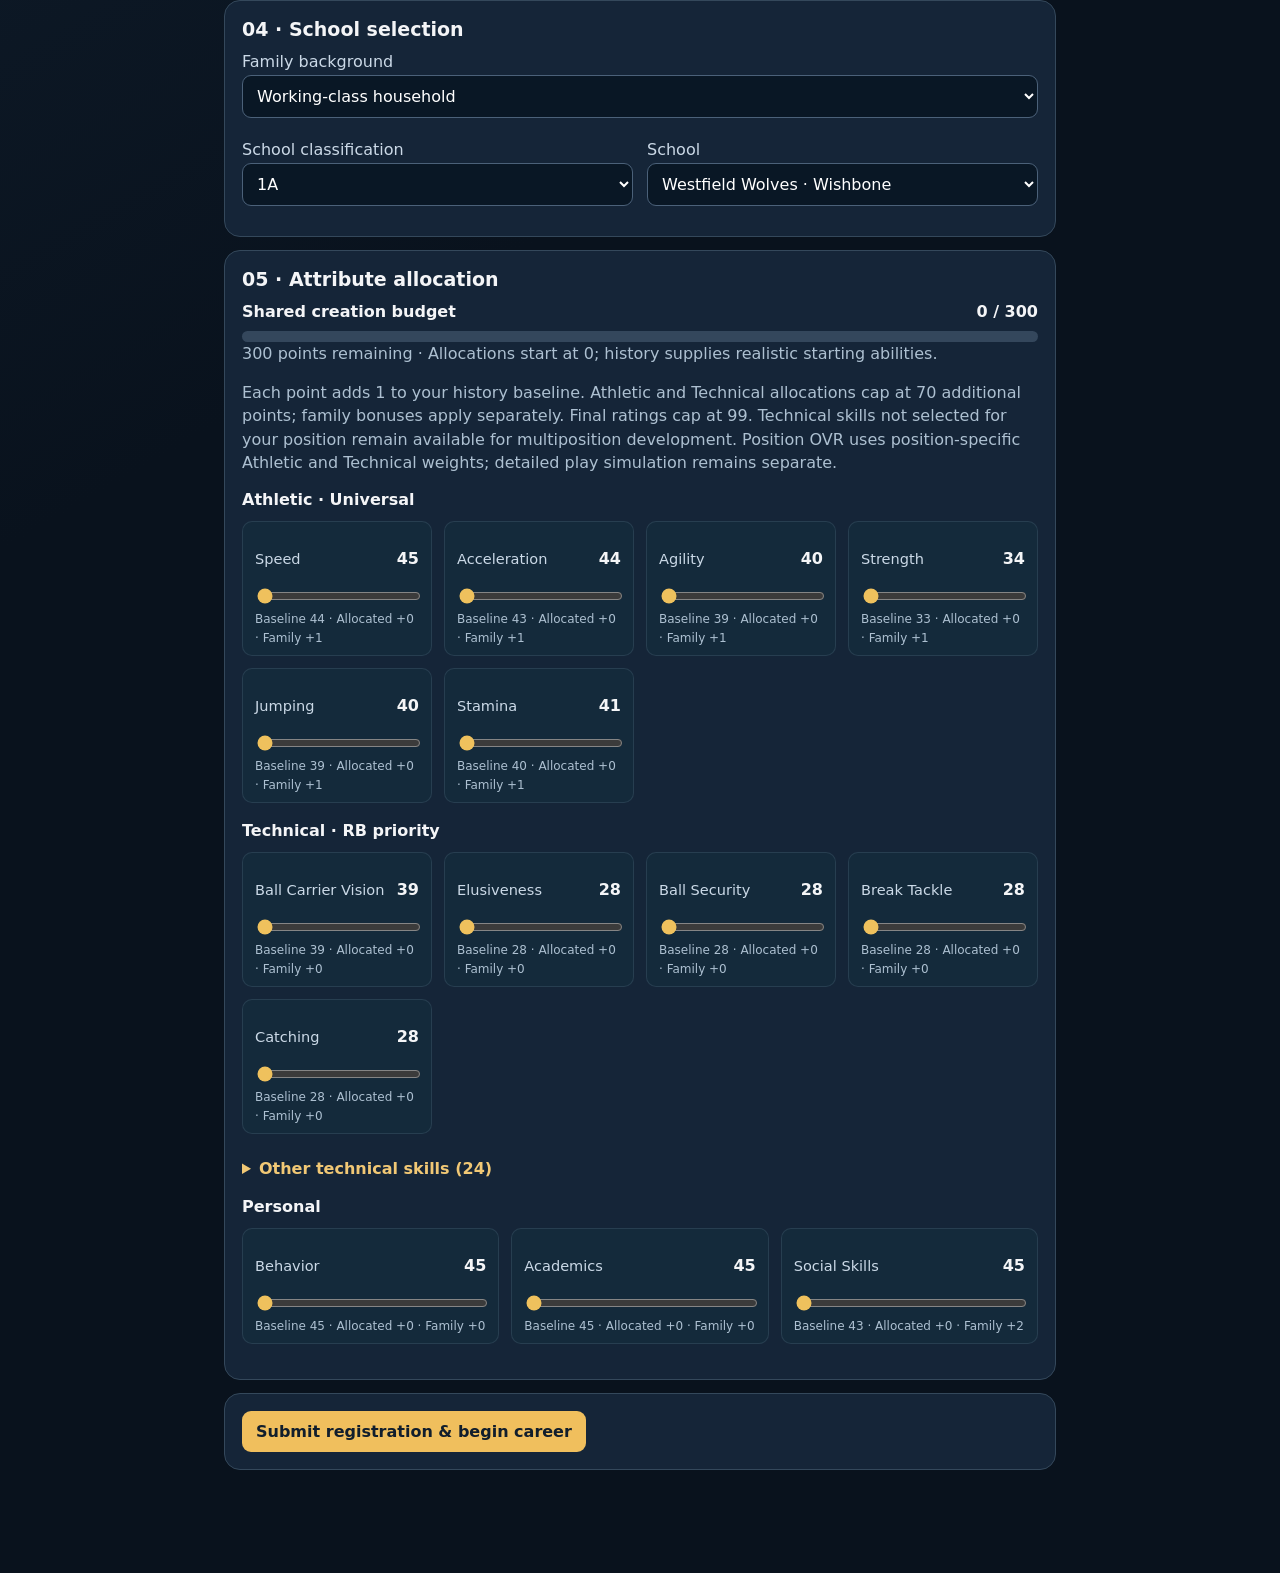
==== commit d6cb8eaa: "Add files via upload" ====
--- a/index.html
+++ b/index.html
@@ -1,4 +1,4 @@
-<!doctype html><html lang="en"><head><meta charset="utf-8"><meta name="viewport" content="width=device-width,initial-scale=1"><title>Gridiron Life v0.6</title><link rel="stylesheet" href="css/styles.css"><link rel="stylesheet" href="css/v060.css"></head><body><main id="app"></main>
+<!doctype html><html lang="en"><head><meta charset="utf-8"><meta name="viewport" content="width=device-width,initial-scale=1"><title>Gridiron Life v0.601</title><link rel="stylesheet" href="css/styles.css"><link rel="stylesheet" href="css/v060.css"></head><body><main id="app"></main>
 <script defer src="js/00-config.js"></script>
 <script defer src="js/10-roster.js"></script>
 <script defer src="js/20-storage.js"></script>
@@ -25,5 +25,8 @@
 <script defer src="js/74-part9.js"></script>
 <script defer src="js/75-v060-systems.js"></script>
 <script defer src="js/76-v060-hud.js"></script>
+<script defer src="js/77-growth-history.js"></script>
+<script defer src="js/78-npc-development.js"></script>
+<script defer src="js/79-npc-profiles.js"></script>
 <script defer src="js/99-boot.js"></script>
 </body></html>
--- a/css/v060.css
+++ b/css/v060.css
@@ -33,3 +33,29 @@
 .v6-prostrip{display:grid;grid-template-columns:repeat(3,minmax(0,1fr));gap:5px}.v6-prostrip>div{display:flex;flex-direction:column;align-items:center;gap:2px;border:1px solid #3c5366;background:#182c3e;padding:7px 2px;border-radius:7px}.v6-prostrip small{font-size:10px;color:#b4c7d4}.v6-prostrip strong{font-size:11px}.v6-pro-news{padding:7px!important}.v6-pro-news p{font-size:10px!important}
 
 .v6-threebuttons{display:grid;grid-template-columns:repeat(3,minmax(0,1fr));gap:5px}.v6-threebuttons button{white-space:normal;font-size:10px;padding:8px 3px}.v6-theme-modes{display:grid;grid-template-columns:repeat(2,minmax(0,1fr));gap:7px}.v6-theme-colors{display:grid;grid-template-columns:repeat(5,minmax(0,1fr));gap:4px}.v6-theme-colors button{font-size:9px!important;padding:6px 2px!important}
+/* v0.61 physical development controls */
+.v61-body { margin-top: 6px; }
+.v61-body p { margin: 5px 0; font-size: 12px; }
+.v61-body .v6-btn { font-size: 11px; padding: 6px 4px; }
+.v61-body .v61-active { border-color: var(--v6-accent,#84b5de); background: rgba(125,170,210,.16); }
+
+.v6-dialog-choices{display:grid;grid-template-columns:1fr;gap:8px;margin-top:12px}.v6-dialog-choices button{min-height:34px}
+
+/* v0.601 — distinct centered vital labels and values */
+.v6-quick>span{display:flex;align-items:center;justify-content:center;flex-direction:column;gap:3px;min-width:0;min-height:38px;padding:4px 2px}
+.v6-quick>span small{font-size:9px;font-weight:650;letter-spacing:.025em;color:#f2d7e2}
+.v6-quick>span b{font-size:13px;margin:0;line-height:1.1;overflow-wrap:anywhere}
+@media(max-height:690px){.v6-quick>span{min-height:30px;padding:2px 1px;gap:1px}.v6-quick>span small{font-size:8px}}
+/* v0.601 read-only NPC profiles and clickable names */
+.npc-name-link{border:0;background:transparent;color:var(--v6-primary,#d3e6d7);padding:2px 0;cursor:pointer;text-decoration:underline;text-underline-offset:3px;font:inherit;text-align:left}
+.npc-name-link:hover,.npc-name-link:focus-visible{text-decoration-thickness:2px;outline-offset:2px}
+.v601-roster{display:grid;gap:9px;overflow:auto;max-height:100%;min-height:0}
+.v601-roster-row{display:flex;align-items:center;justify-content:space-between;gap:12px;padding:6px 0;border-bottom:1px solid rgba(128,128,128,.18)}
+.v601-roster-row span{display:flex;flex-direction:column;align-items:flex-start;gap:2px}
+.v601-roster-row small{opacity:.68;font-size:10px}
+.v601-roster-row strong{white-space:nowrap;font-size:12px}
+.v601-npc-head{display:flex;align-items:center;justify-content:space-between;gap:6px;text-align:center;flex-wrap:wrap}
+.v601-npc-head strong{font-size:15px}.v601-npc-head span{font-size:12px;opacity:.8}
+.v601-tabs{display:grid;grid-template-columns:repeat(5,minmax(0,1fr));gap:3px}
+.v601-tabs button{font-size:10px;padding:7px 2px;border-radius:5px;border:1px solid rgba(128,128,128,.3);background:transparent;color:inherit;cursor:pointer}
+.v601-tabs button.active{background:var(--v6-primary,#487558);color:white}
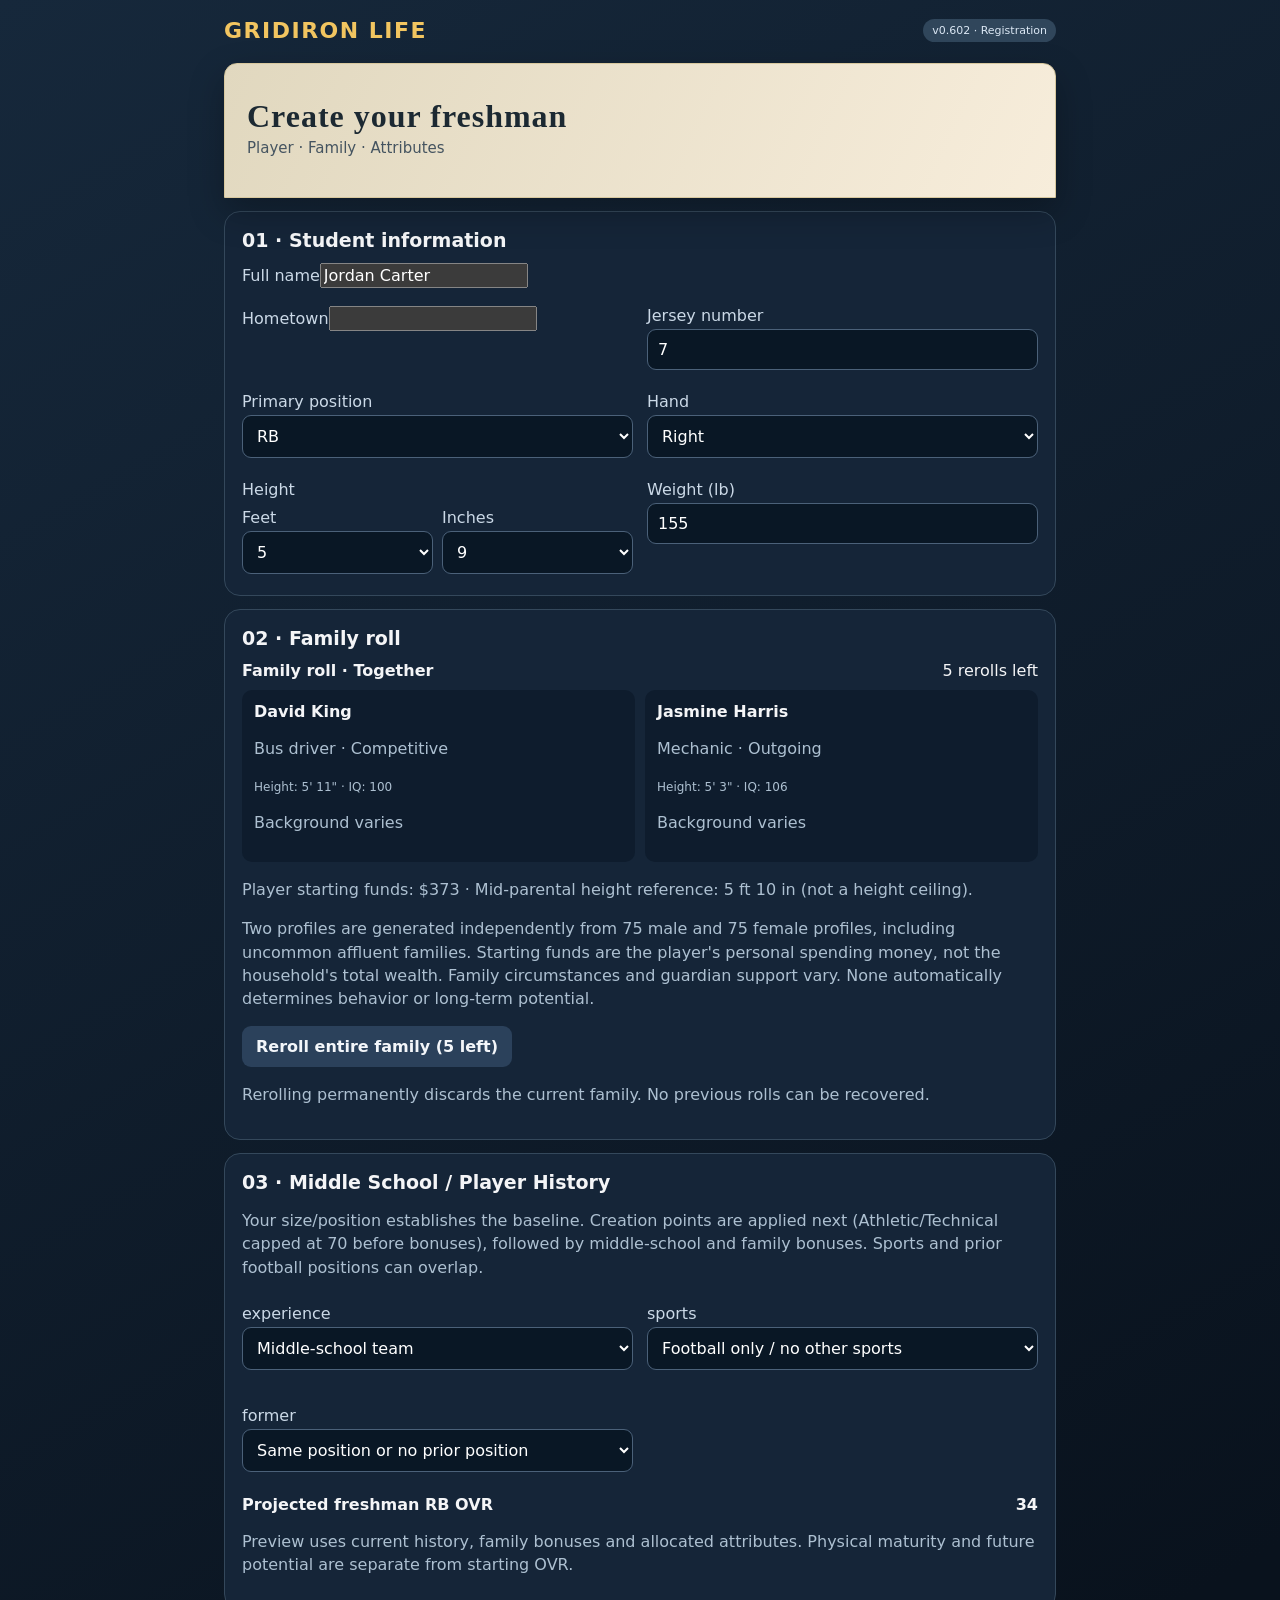
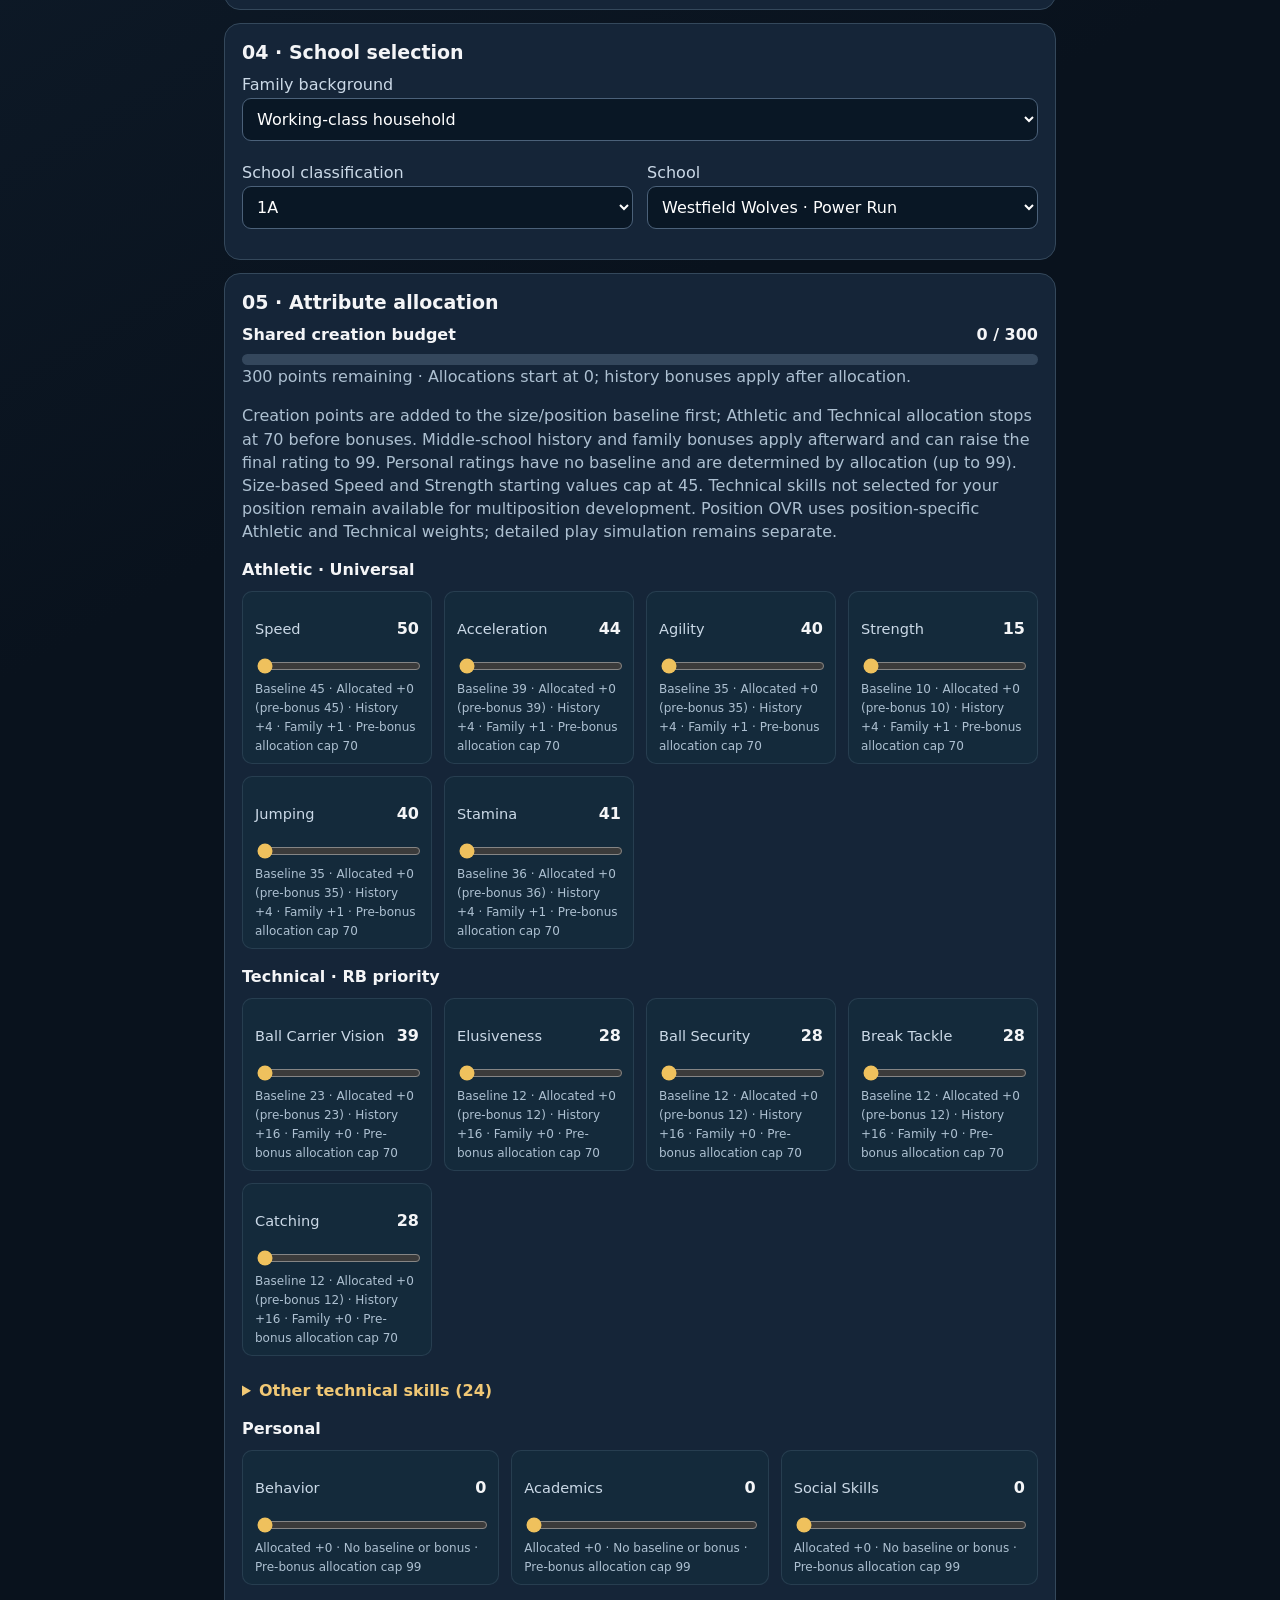
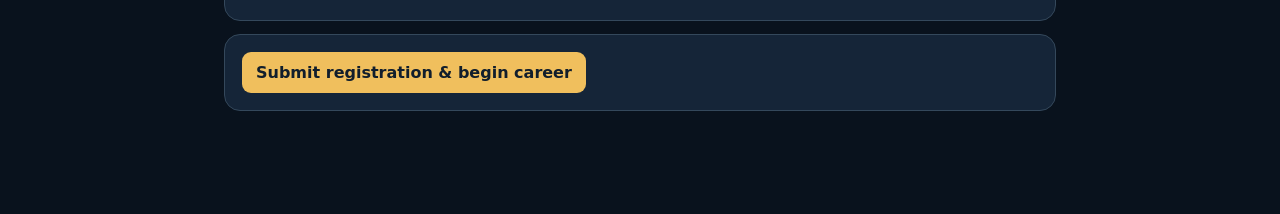
==== commit 522fffe5: "Add files via upload" ====
--- a/index.html
+++ b/index.html
@@ -1,4 +1,4 @@
-<!doctype html><html lang="en"><head><meta charset="utf-8"><meta name="viewport" content="width=device-width,initial-scale=1"><title>Gridiron Life v0.601</title><link rel="stylesheet" href="css/styles.css"><link rel="stylesheet" href="css/v060.css"></head><body><main id="app"></main>
+<!doctype html><html lang="en"><head><meta charset="utf-8"><meta name="viewport" content="width=device-width,initial-scale=1"><title>Gridiron Life v0.602</title><link rel="stylesheet" href="css/styles.css"><link rel="stylesheet" href="css/v060.css"></head><body><main id="app"></main>
 <script defer src="js/00-config.js"></script>
 <script defer src="js/10-roster.js"></script>
 <script defer src="js/20-storage.js"></script>
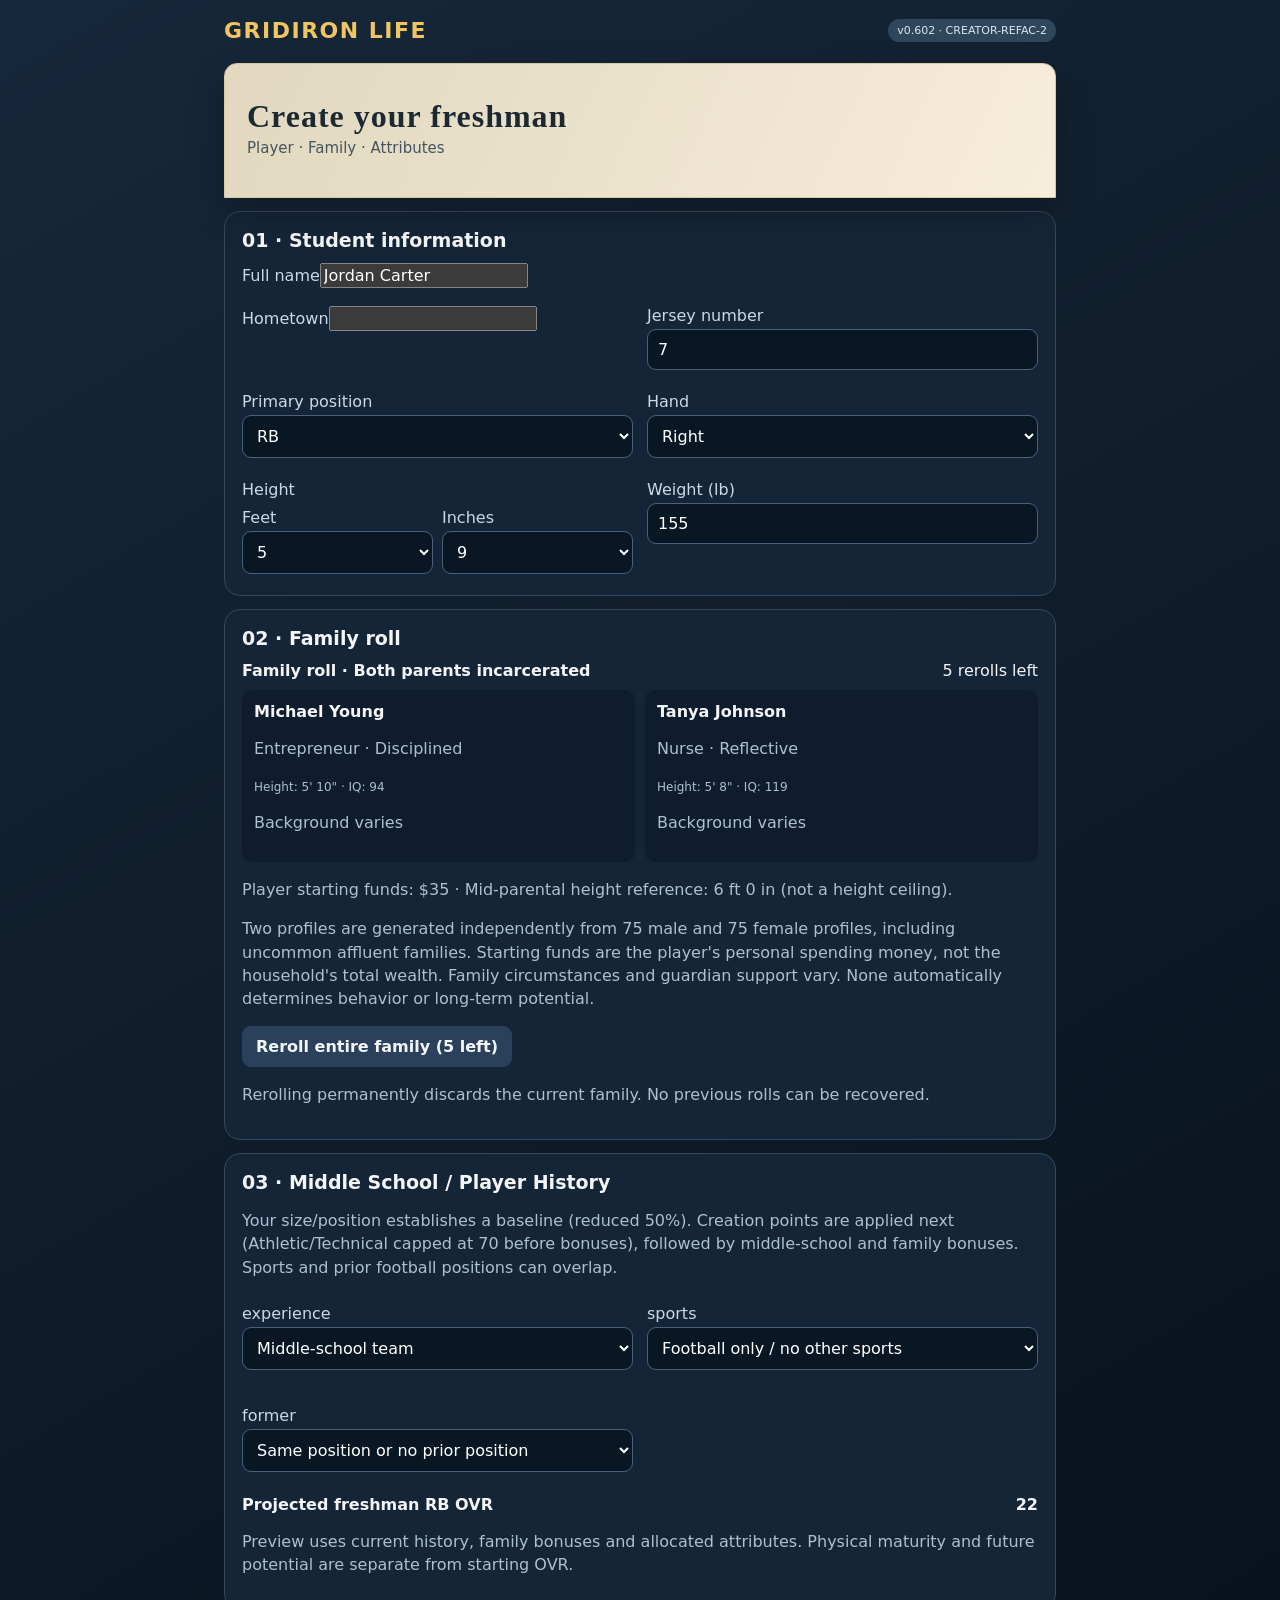
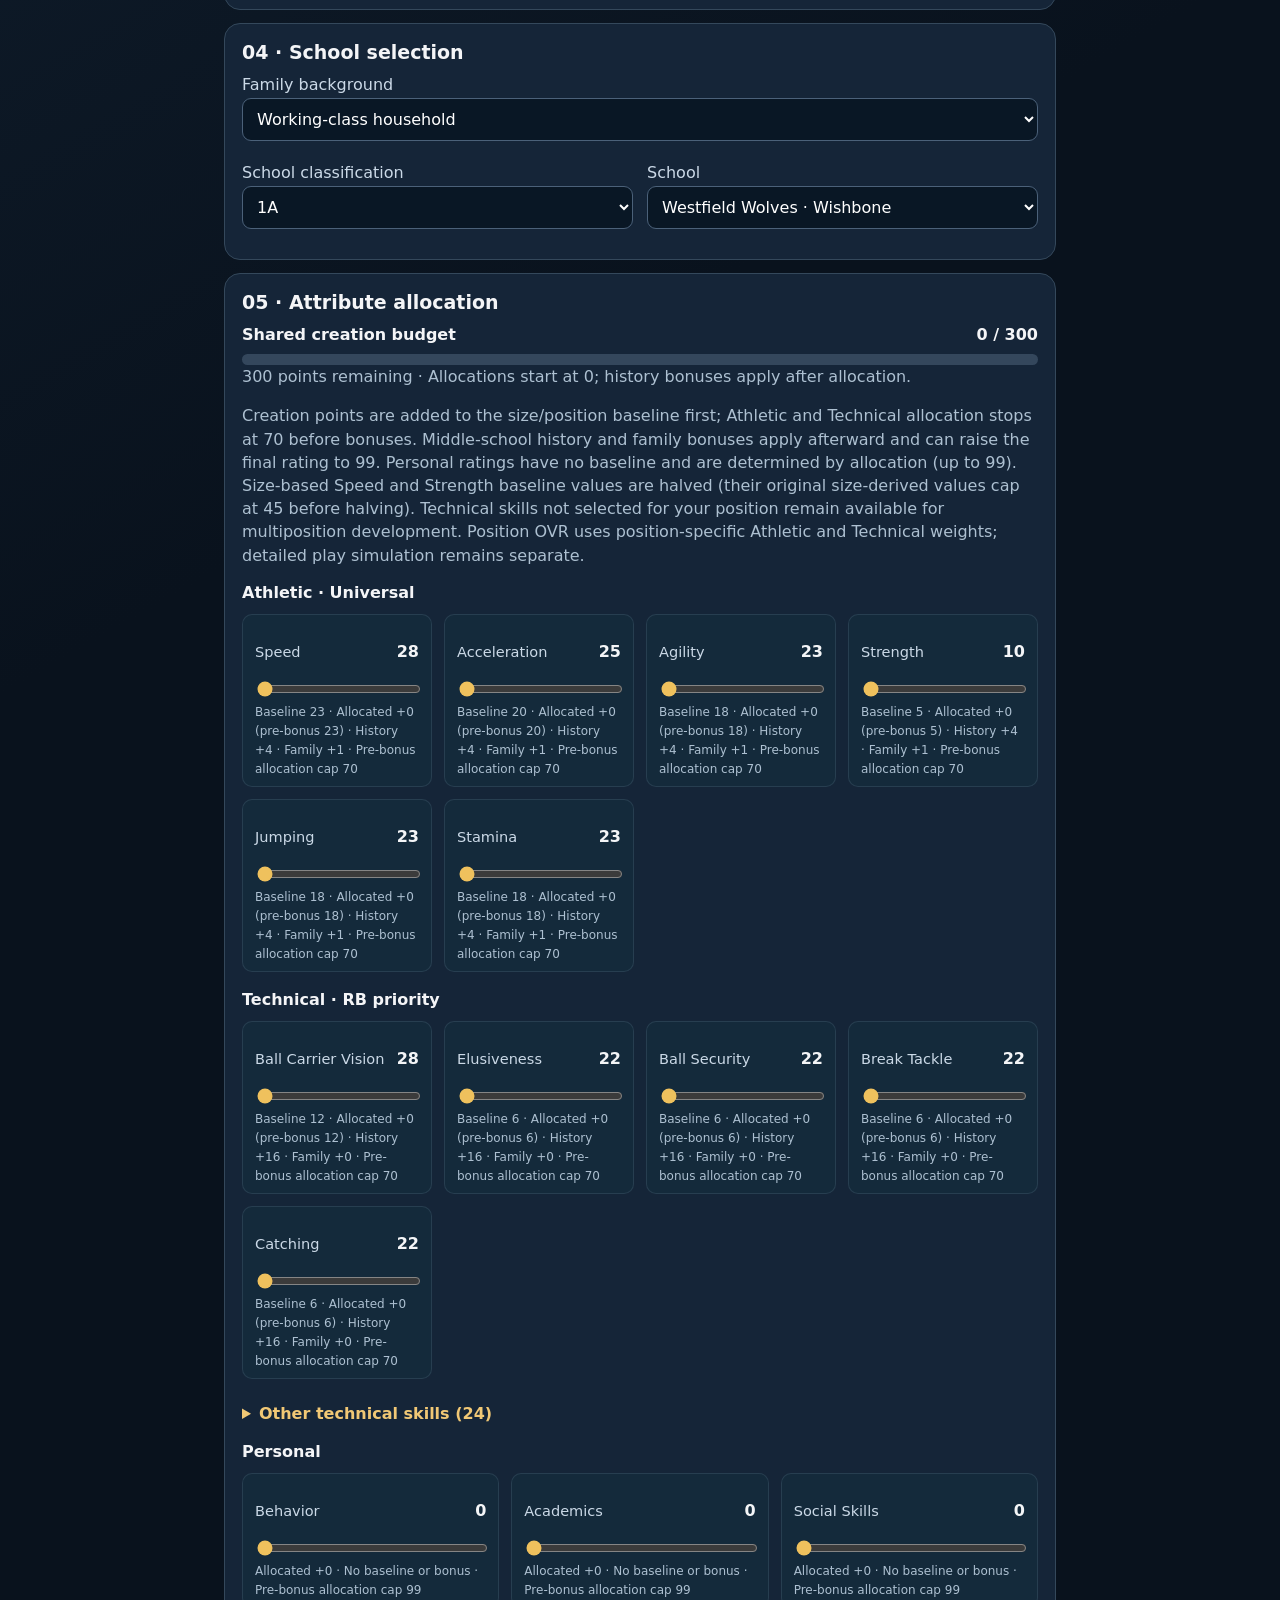
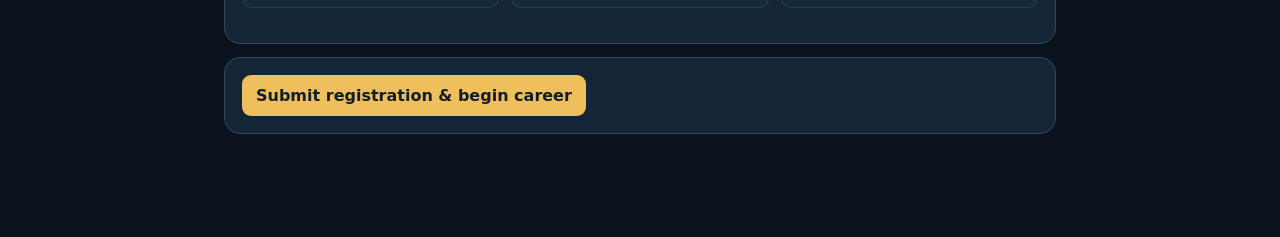
==== commit 4352d72b: "Add files via upload" ====
--- a/index.html
+++ b/index.html
@@ -1,32 +1,35 @@
-<!doctype html><html lang="en"><head><meta charset="utf-8"><meta name="viewport" content="width=device-width,initial-scale=1"><title>Gridiron Life v0.602</title><link rel="stylesheet" href="css/styles.css"><link rel="stylesheet" href="css/v060.css"></head><body><main id="app"></main>
-<script defer src="js/00-config.js"></script>
-<script defer src="js/10-roster.js"></script>
-<script defer src="js/20-storage.js"></script>
-<script defer src="js/30-creation.js"></script>
-<script defer src="js/40-schedule.js"></script>
-<script defer src="js/50-training.js"></script>
-<script defer src="js/51-health.js"></script>
-<script defer src="js/52-academics.js"></script>
-<script defer src="js/59-competition.js"></script>
-<script defer src="js/60-calendar.js"></script>
-<script defer src="js/61-football.js"></script>
-<script defer src="js/65-awards.js"></script>
-<script defer src="js/62-events.js"></script>
-<script defer src="js/63-jobs.js"></script>
-<script defer src="js/64-economy.js"></script>
-<script defer src="js/66-summer.js"></script>
-<script defer src="js/67-relationships.js"></script>
-<script defer src="js/68-profile.js"></script>
-<script defer src="js/69-college.js"></script>
-<script defer src="js/70-ui.js"></script>
-<script defer src="js/71-navigation.js"></script>
-<script defer src="js/72-shell.js"></script>
-<script defer src="js/73-help.js"></script>
-<script defer src="js/74-part9.js"></script>
-<script defer src="js/75-v060-systems.js"></script>
-<script defer src="js/76-v060-hud.js"></script>
-<script defer src="js/77-growth-history.js"></script>
-<script defer src="js/78-npc-development.js"></script>
-<script defer src="js/79-npc-profiles.js"></script>
-<script defer src="js/99-boot.js"></script>
+<!doctype html><html lang="en"><head><meta charset="utf-8"><meta name="viewport" content="width=device-width,initial-scale=1"><title>Gridiron Life v0.603 · Career Systems + College Honors</title><link rel="stylesheet" href="css/styles.css?build=v0603-career-repair-20261108a"><link rel="stylesheet" href="css/v060.css?build=v0603-career-repair-20261108a"></head><body><main id="app"></main>
+<script defer src="js/00-config.js?build=v0603-career-repair-20261108a"></script>
+<script defer src="js/10-roster.js?build=v0603-career-repair-20261108a"></script>
+<script defer src="js/20-storage.js?build=v0603-career-repair-20261108a"></script>
+<script defer src="js/30-creation.js?build=v0603-career-repair-20261108a"></script>
+<script defer src="js/40-schedule.js?build=v0603-career-repair-20261108a"></script>
+<script defer src="js/50-training.js?build=v0603-career-repair-20261108a"></script>
+<script defer src="js/51-health.js?build=v0603-career-repair-20261108a"></script>
+<script defer src="js/52-academics.js?build=v0603-career-repair-20261108a"></script>
+<script defer src="js/59-competition.js?build=v0603-career-repair-20261108a"></script>
+<script defer src="js/60-calendar.js?build=v0603-career-repair-20261108a"></script>
+<script defer src="js/61-football.js?build=v0603-career-repair-20261108a"></script>
+<script defer src="js/65-awards.js?build=v0603-career-repair-20261108a"></script>
+<script defer src="js/62-events.js?build=v0603-career-repair-20261108a"></script>
+<script defer src="js/63-jobs.js?build=v0603-career-repair-20261108a"></script>
+<script defer src="js/64-economy.js?build=v0603-career-repair-20261108a"></script>
+<script defer src="js/66-summer.js?build=v0603-career-repair-20261108a"></script>
+<script defer src="js/67-relationships.js?build=v0603-career-repair-20261108a"></script>
+<script defer src="js/68-profile.js?build=v0603-career-repair-20261108a"></script>
+<script defer src="js/69-college.js?build=v0603-career-repair-20261108a"></script>
+<script defer src="js/70-ui.js?build=v0603-career-repair-20261108a"></script>
+<script defer src="js/71-navigation.js?build=v0603-career-repair-20261108a"></script>
+<script defer src="js/72-shell.js?build=v0603-career-repair-20261108a"></script>
+<script defer src="js/73-help.js?build=v0603-career-repair-20261108a"></script>
+<script defer src="js/74-part9.js?build=v0603-career-repair-20261108a"></script>
+<script defer src="js/75-v060-systems.js?build=v0603-career-repair-20261108a"></script>
+<script defer src="js/76-v060-hud.js?build=v0603-career-repair-20261108a"></script>
+<script defer src="js/77-growth-history.js?build=v0603-career-repair-20261108a"></script>
+<script defer src="js/78-npc-development.js?build=v0603-career-repair-20261108a"></script>
+<script defer src="js/79-npc-profiles.js?build=v0603-career-repair-20261108a"></script>
+<script defer src="js/80-v0603-repair.js?build=v0603-career-repair-20261108a"></script>
+<script defer src="js/81-playable-offseason.js?build=v0603-playable-offseason-20261108b"></script>
+<script defer src="js/82-college-honors.js?build=v0603-honors-20261108c"></script>
+<script defer src="js/99-boot.js?build=v0603-career-repair-20261108a"></script>
 </body></html>
--- a/css/v060.css
+++ b/css/v060.css
@@ -59,3 +59,7 @@
 .v601-tabs{display:grid;grid-template-columns:repeat(5,minmax(0,1fr));gap:3px}
 .v601-tabs button{font-size:10px;padding:7px 2px;border-radius:5px;border:1px solid rgba(128,128,128,.3);background:transparent;color:inherit;cursor:pointer}
 .v601-tabs button.active{background:var(--v6-primary,#487558);color:white}
+
+/* 0.603 global action feedback */
+#v603-action-status{position:fixed;z-index:10000;left:50%;bottom:83px;transform:translateX(-50%) translateY(15px);background:#20384f;color:#fff;padding:12px 18px;border:1px solid #80c8ef;border-radius:12px;max-width:min(90vw,620px);box-shadow:0 8px 30px #0009;font-size:14px;opacity:0;pointer-events:none;transition:opacity .15s,transform .15s;}
+#v603-action-status.visible{opacity:1;transform:translateX(-50%) translateY(0)}
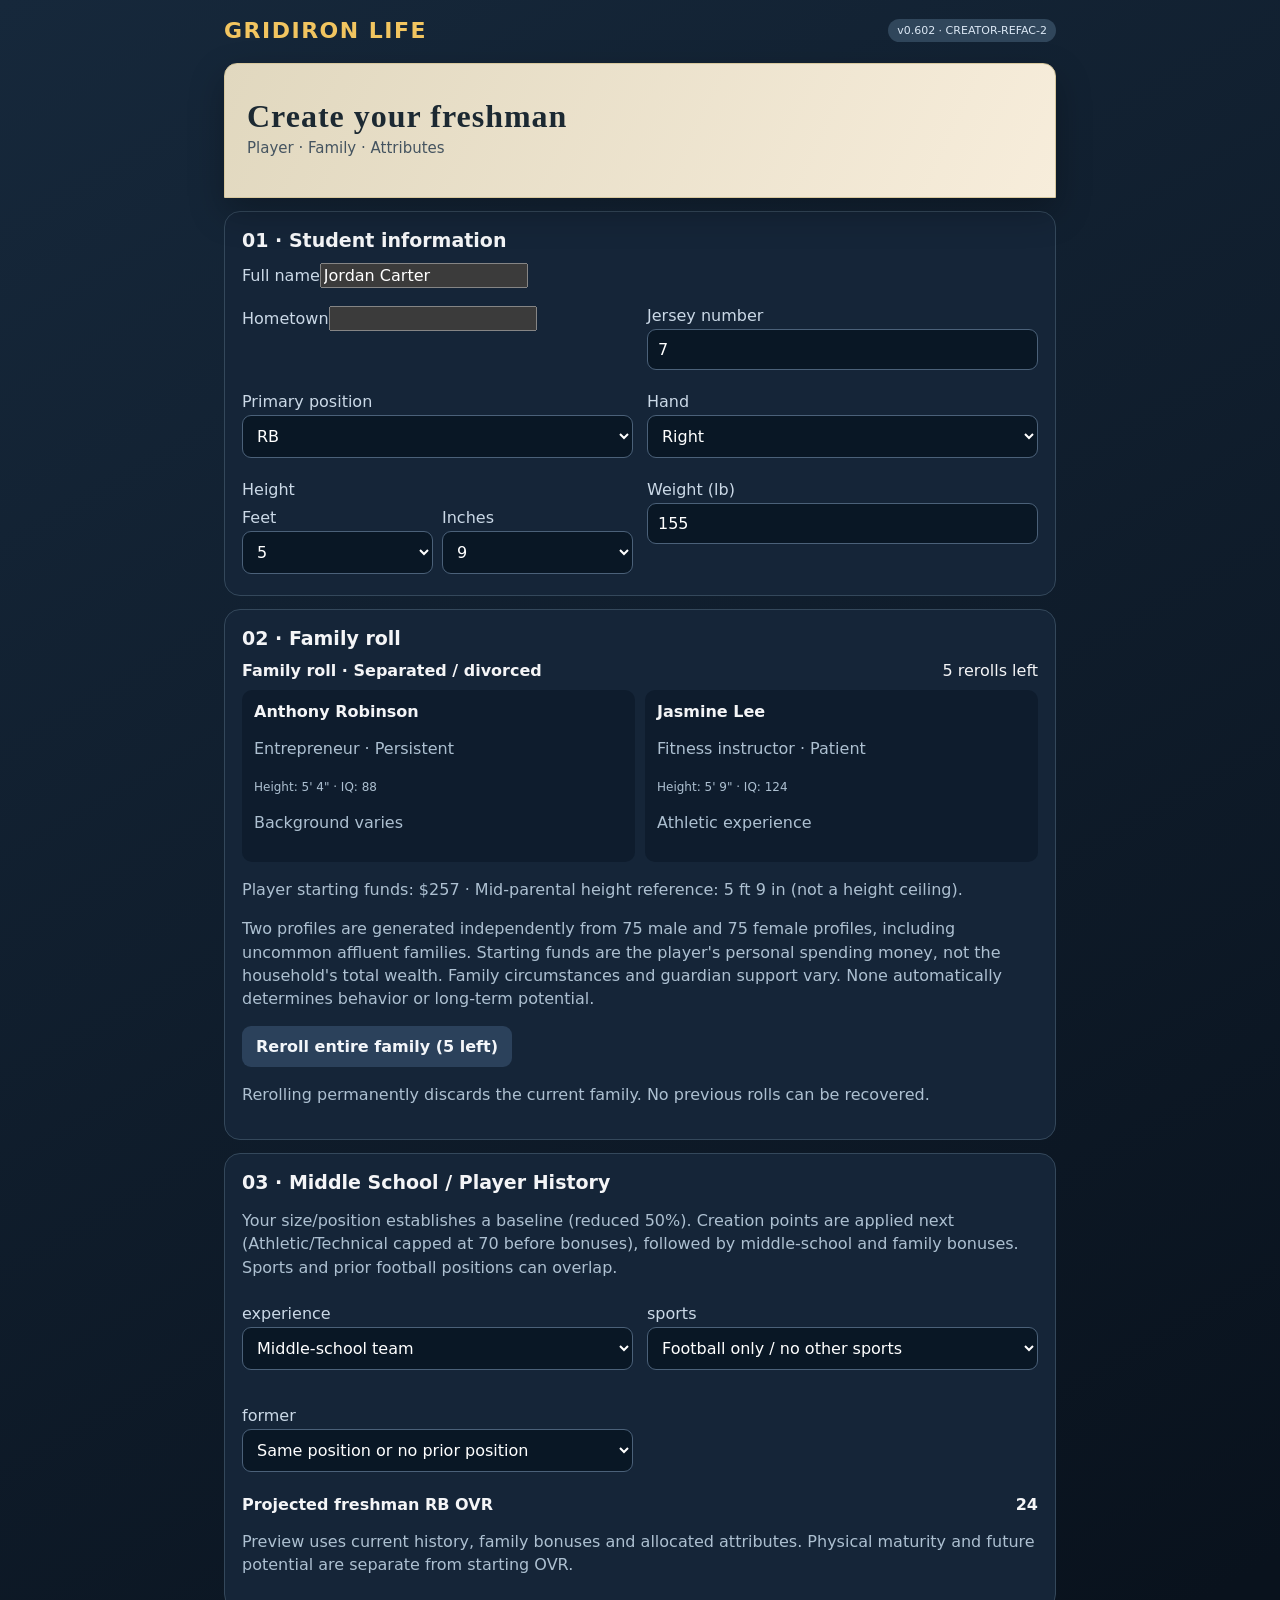
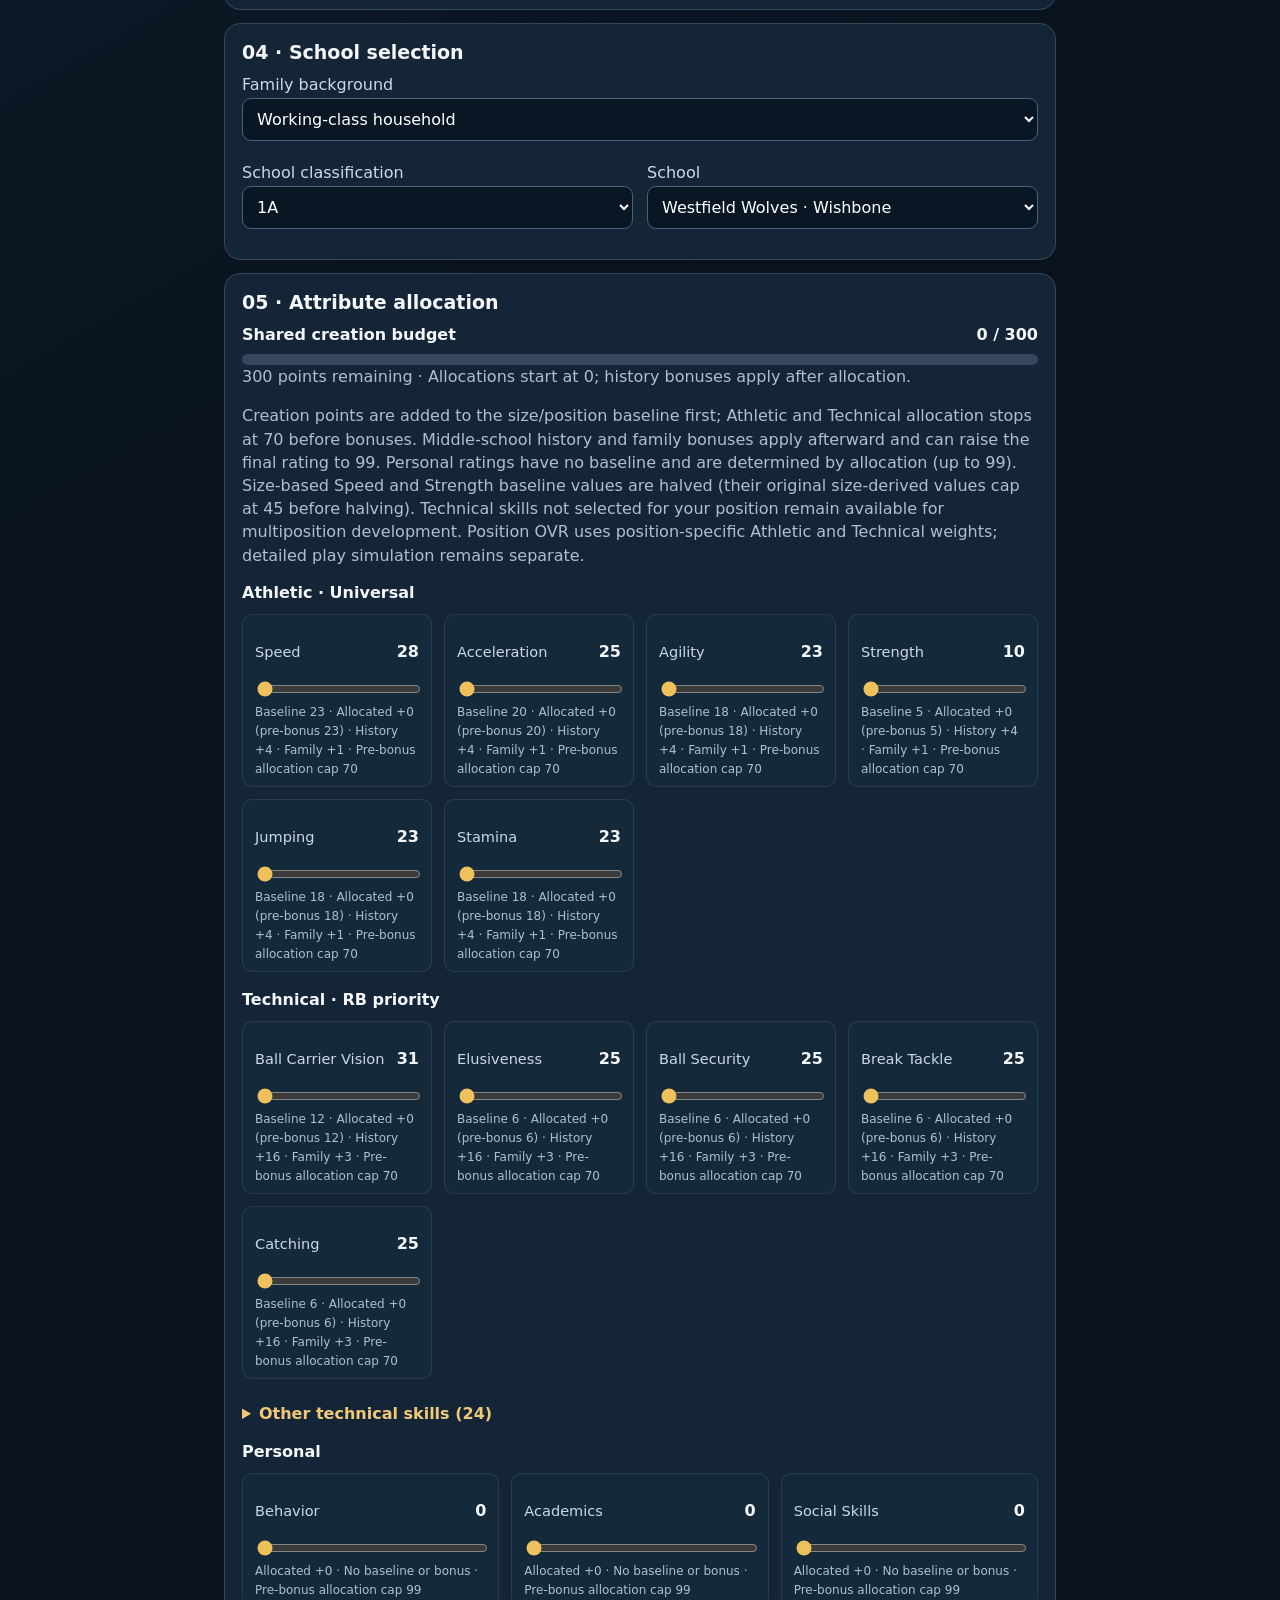
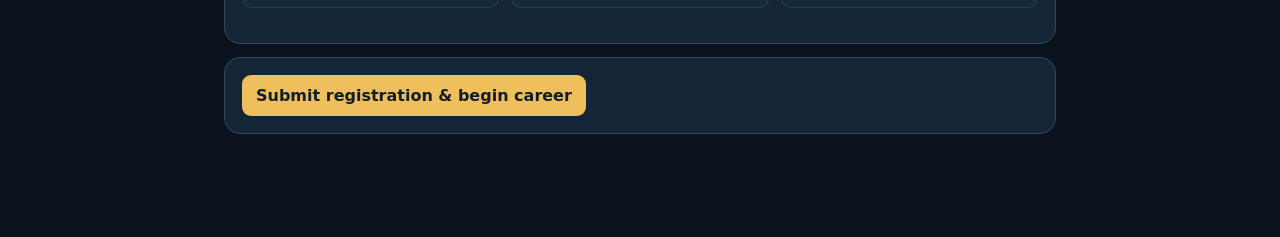
==== commit 46fa34bc: "Add files via upload" ====
--- a/index.html
+++ b/index.html
@@ -30,6 +30,7 @@
 <script defer src="js/79-npc-profiles.js?build=v0603-career-repair-20261108a"></script>
 <script defer src="js/80-v0603-repair.js?build=v0603-career-repair-20261108a"></script>
 <script defer src="js/81-playable-offseason.js?build=v0603-playable-offseason-20261108b"></script>
-<script defer src="js/82-college-honors.js?build=v0603-honors-20261108c"></script>
+<script defer src="js/82-college-honors.js?build=v0603-honors-20261108d"></script>
+<script defer src="js/83-complete-history.js?build=v0603-history-20261108d"></script>
 <script defer src="js/99-boot.js?build=v0603-career-repair-20261108a"></script>
 </body></html>
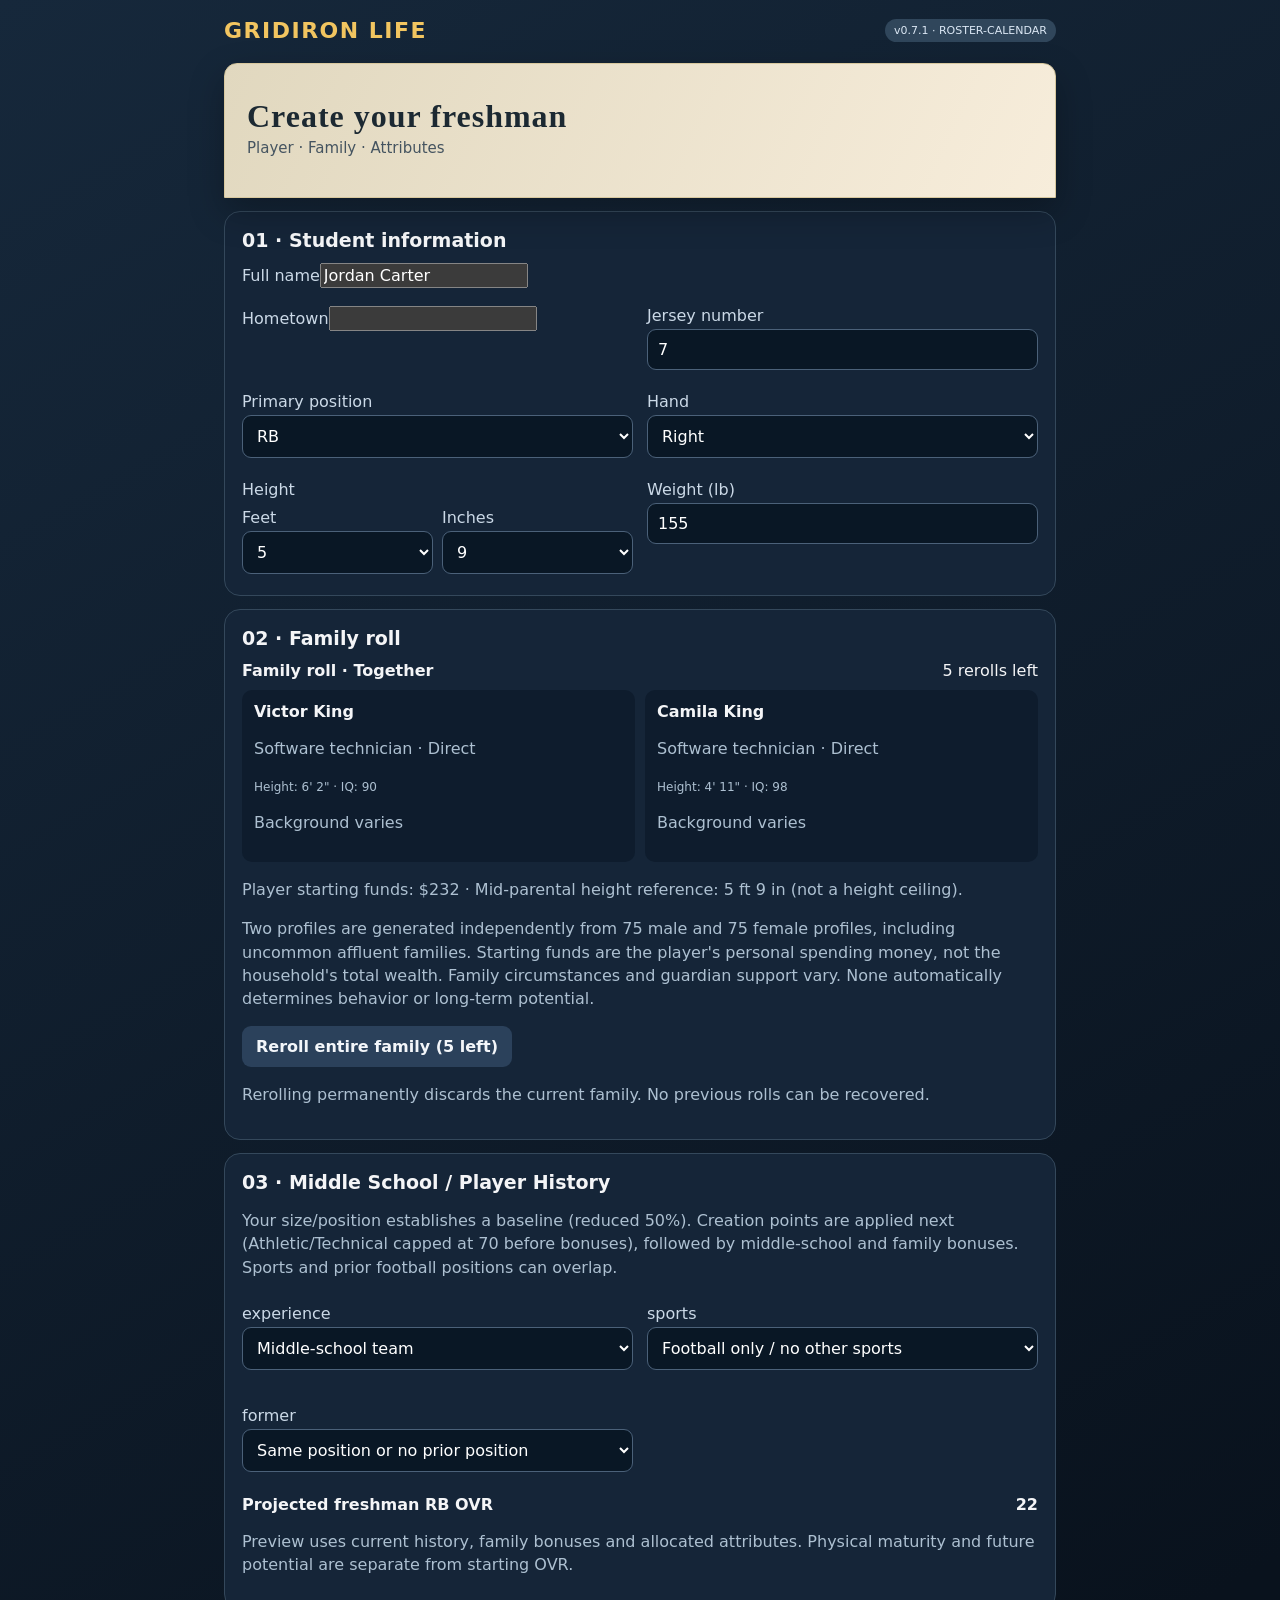
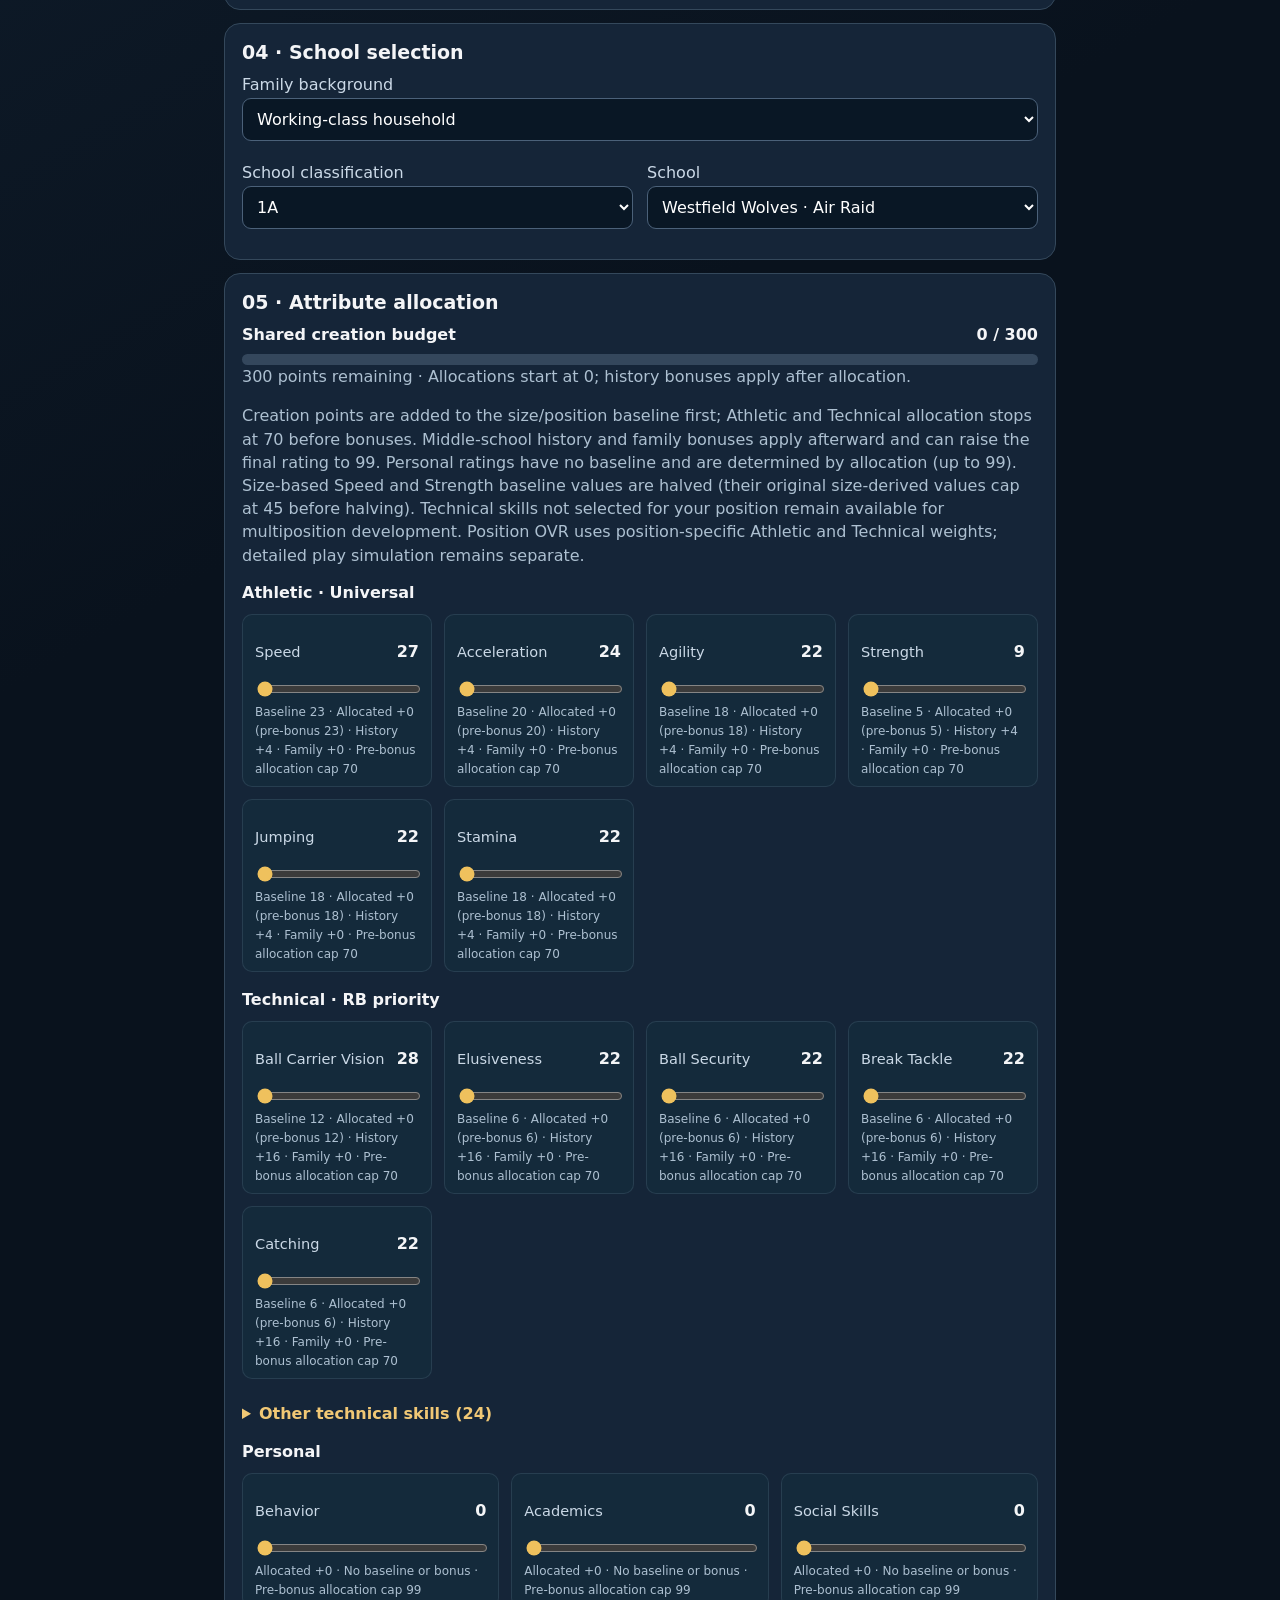
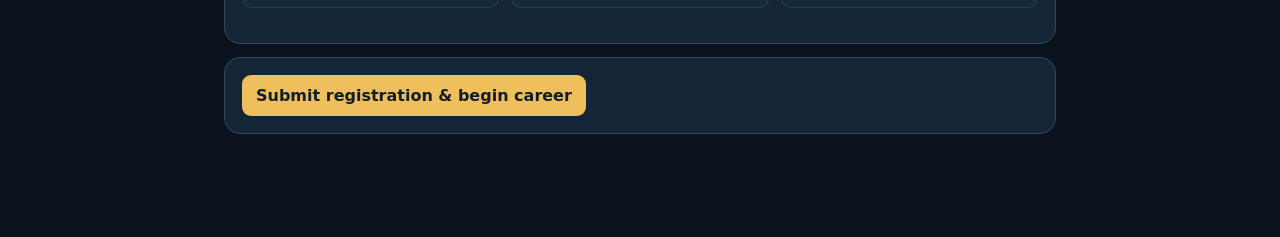
==== commit 0a6b21b6: "Add files via upload" ====
--- a/index.html
+++ b/index.html
@@ -1,36 +1,33 @@
-<!doctype html><html lang="en"><head><meta charset="utf-8"><meta name="viewport" content="width=device-width,initial-scale=1"><title>Gridiron Life v0.603 · Career Systems + College Honors</title><link rel="stylesheet" href="css/styles.css?build=v0603-career-repair-20261108a"><link rel="stylesheet" href="css/v060.css?build=v0603-career-repair-20261108a"></head><body><main id="app"></main>
-<script defer src="js/00-config.js?build=v0603-career-repair-20261108a"></script>
-<script defer src="js/10-roster.js?build=v0603-career-repair-20261108a"></script>
-<script defer src="js/20-storage.js?build=v0603-career-repair-20261108a"></script>
-<script defer src="js/30-creation.js?build=v0603-career-repair-20261108a"></script>
-<script defer src="js/40-schedule.js?build=v0603-career-repair-20261108a"></script>
-<script defer src="js/50-training.js?build=v0603-career-repair-20261108a"></script>
-<script defer src="js/51-health.js?build=v0603-career-repair-20261108a"></script>
-<script defer src="js/52-academics.js?build=v0603-career-repair-20261108a"></script>
-<script defer src="js/59-competition.js?build=v0603-career-repair-20261108a"></script>
-<script defer src="js/60-calendar.js?build=v0603-career-repair-20261108a"></script>
-<script defer src="js/61-football.js?build=v0603-career-repair-20261108a"></script>
-<script defer src="js/65-awards.js?build=v0603-career-repair-20261108a"></script>
-<script defer src="js/62-events.js?build=v0603-career-repair-20261108a"></script>
-<script defer src="js/63-jobs.js?build=v0603-career-repair-20261108a"></script>
-<script defer src="js/64-economy.js?build=v0603-career-repair-20261108a"></script>
-<script defer src="js/66-summer.js?build=v0603-career-repair-20261108a"></script>
-<script defer src="js/67-relationships.js?build=v0603-career-repair-20261108a"></script>
-<script defer src="js/68-profile.js?build=v0603-career-repair-20261108a"></script>
-<script defer src="js/69-college.js?build=v0603-career-repair-20261108a"></script>
-<script defer src="js/70-ui.js?build=v0603-career-repair-20261108a"></script>
-<script defer src="js/71-navigation.js?build=v0603-career-repair-20261108a"></script>
-<script defer src="js/72-shell.js?build=v0603-career-repair-20261108a"></script>
-<script defer src="js/73-help.js?build=v0603-career-repair-20261108a"></script>
-<script defer src="js/74-part9.js?build=v0603-career-repair-20261108a"></script>
-<script defer src="js/75-v060-systems.js?build=v0603-career-repair-20261108a"></script>
-<script defer src="js/76-v060-hud.js?build=v0603-career-repair-20261108a"></script>
-<script defer src="js/77-growth-history.js?build=v0603-career-repair-20261108a"></script>
-<script defer src="js/78-npc-development.js?build=v0603-career-repair-20261108a"></script>
-<script defer src="js/79-npc-profiles.js?build=v0603-career-repair-20261108a"></script>
-<script defer src="js/80-v0603-repair.js?build=v0603-career-repair-20261108a"></script>
-<script defer src="js/81-playable-offseason.js?build=v0603-playable-offseason-20261108b"></script>
-<script defer src="js/82-college-honors.js?build=v0603-honors-20261108d"></script>
-<script defer src="js/83-complete-history.js?build=v0603-history-20261108d"></script>
-<script defer src="js/99-boot.js?build=v0603-career-repair-20261108a"></script>
+<!doctype html><html lang="en"><head><meta charset="utf-8"><meta name="viewport" content="width=device-width,initial-scale=1"><title>Gridiron Life v0.71 · Full Roster & Calendar</title><link rel="stylesheet" href="css/styles.css?build=v071-roster-calendar"><link rel="stylesheet" href="css/v060.css?build=v071-roster-calendar"></head><body><main id="app"></main>
+<script defer src="js/00-config.js?build=v071-roster-calendar"></script>
+<script defer src="js/10-roster.js?build=v071-roster-calendar"></script>
+<script defer src="js/20-storage.js?build=v071-roster-calendar"></script>
+<script defer src="js/30-creation.js?build=v071-roster-calendar"></script>
+<script defer src="js/40-schedule.js?build=v071-roster-calendar"></script>
+<script defer src="js/50-training.js?build=v071-roster-calendar"></script>
+<script defer src="js/51-health.js?build=v071-roster-calendar"></script>
+<script defer src="js/52-academics.js?build=v071-roster-calendar"></script>
+<script defer src="js/59-competition.js?build=v071-roster-calendar"></script>
+<script defer src="js/60-calendar.js?build=v071-roster-calendar"></script>
+<script defer src="js/61-football.js?build=v071-roster-calendar"></script>
+<script defer src="js/65-awards.js?build=v071-roster-calendar"></script>
+<script defer src="js/62-events.js?build=v071-roster-calendar"></script>
+<script defer src="js/63-jobs.js?build=v071-roster-calendar"></script>
+<script defer src="js/64-economy.js?build=v071-roster-calendar"></script>
+<script defer src="js/66-summer.js?build=v071-roster-calendar"></script>
+<script defer src="js/67-relationships.js?build=v071-roster-calendar"></script>
+<script defer src="js/68-profile.js?build=v071-roster-calendar"></script>
+<script defer src="js/69-college.js?build=v071-roster-calendar"></script>
+<script defer src="js/70-ui.js?build=v071-roster-calendar"></script>
+<script defer src="js/71-navigation.js?build=v071-roster-calendar"></script>
+<script defer src="js/72-shell.js?build=v071-roster-calendar"></script>
+<script defer src="js/73-help.js?build=v071-roster-calendar"></script>
+<script defer src="js/74-part9.js?build=v071-roster-calendar"></script>
+<script defer src="js/75-v060-systems.js?build=v071-roster-calendar"></script>
+<script defer src="js/76-v060-hud.js?build=v071-roster-calendar"></script>
+<script defer src="js/77-growth-history.js?build=v071-roster-calendar"></script>
+<script defer src="js/78-npc-development.js?build=v071-roster-calendar"></script>
+<script defer src="js/79-npc-profiles.js?build=v071-roster-calendar"></script>
+<script defer src="js/80-career-integration.js?build=v071-roster-calendar"></script>
+<script defer src="js/99-boot.js?build=v071-roster-calendar"></script>
 </body></html>
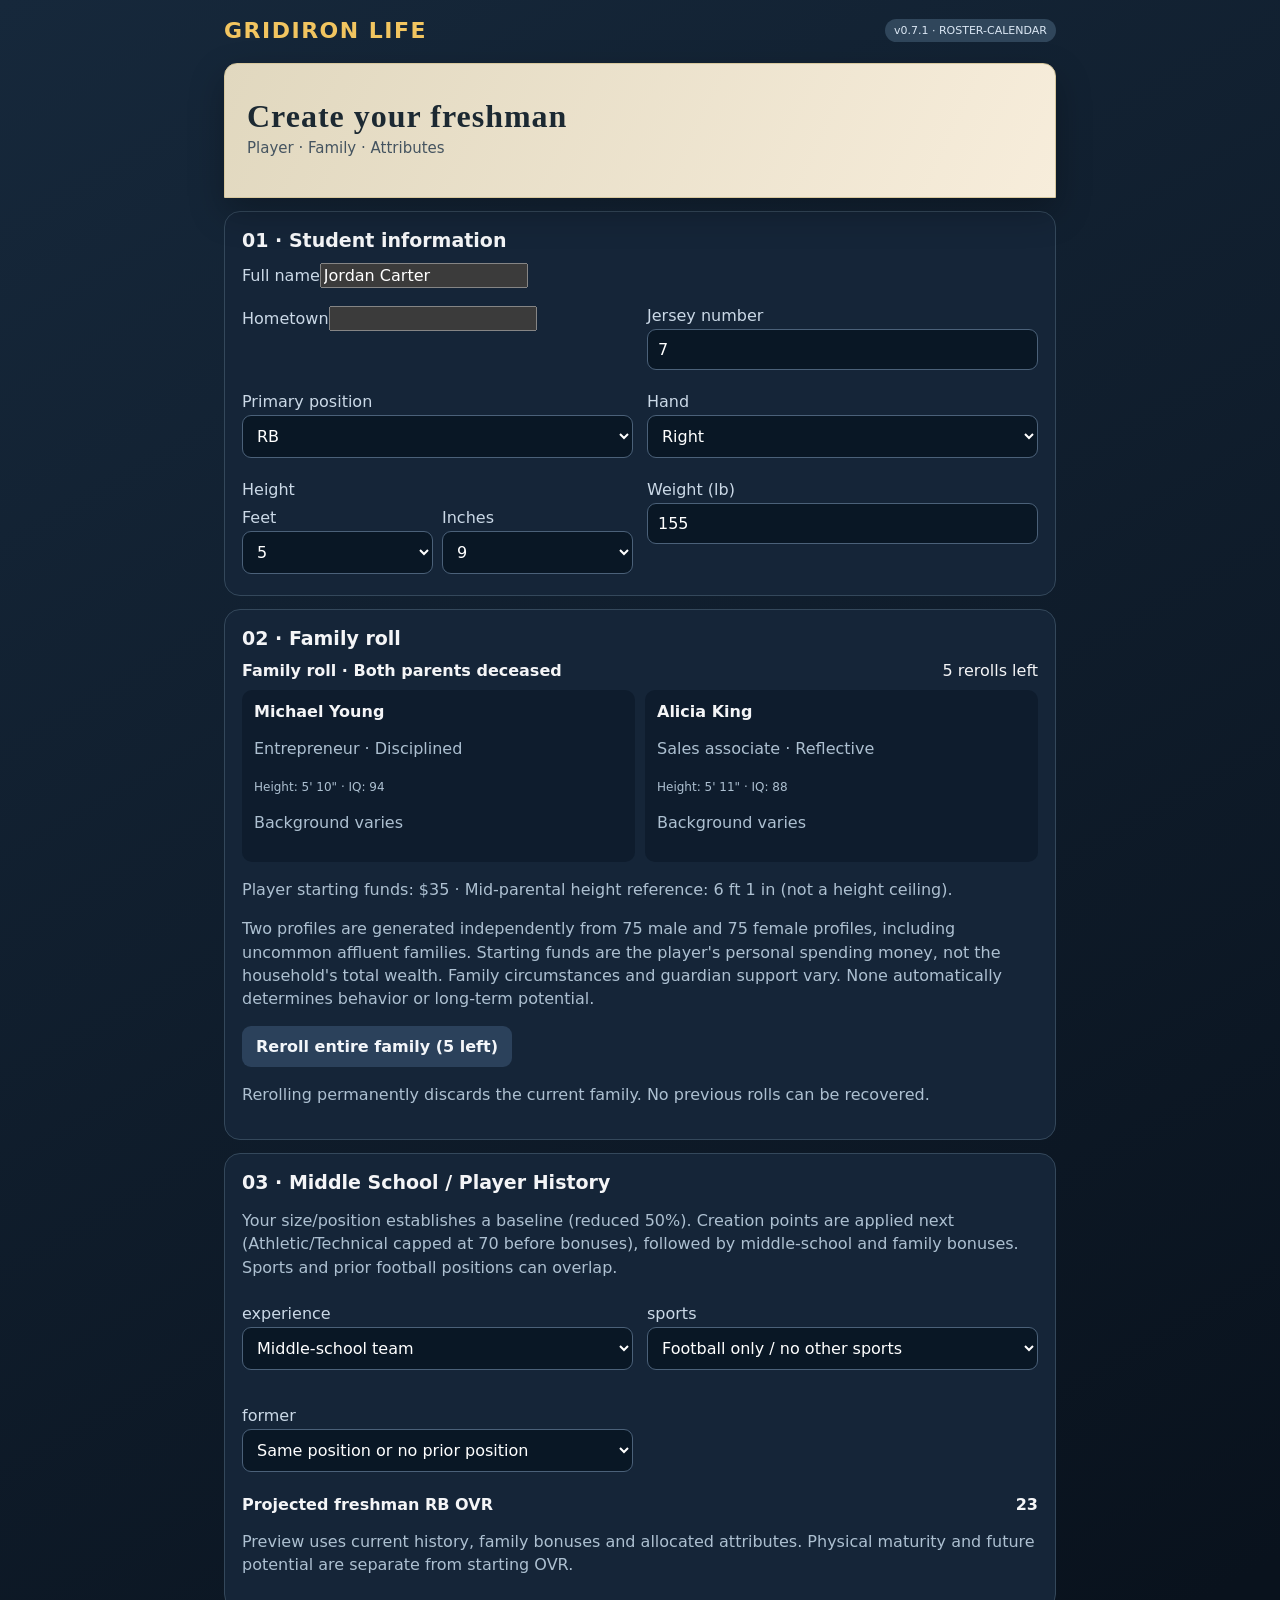
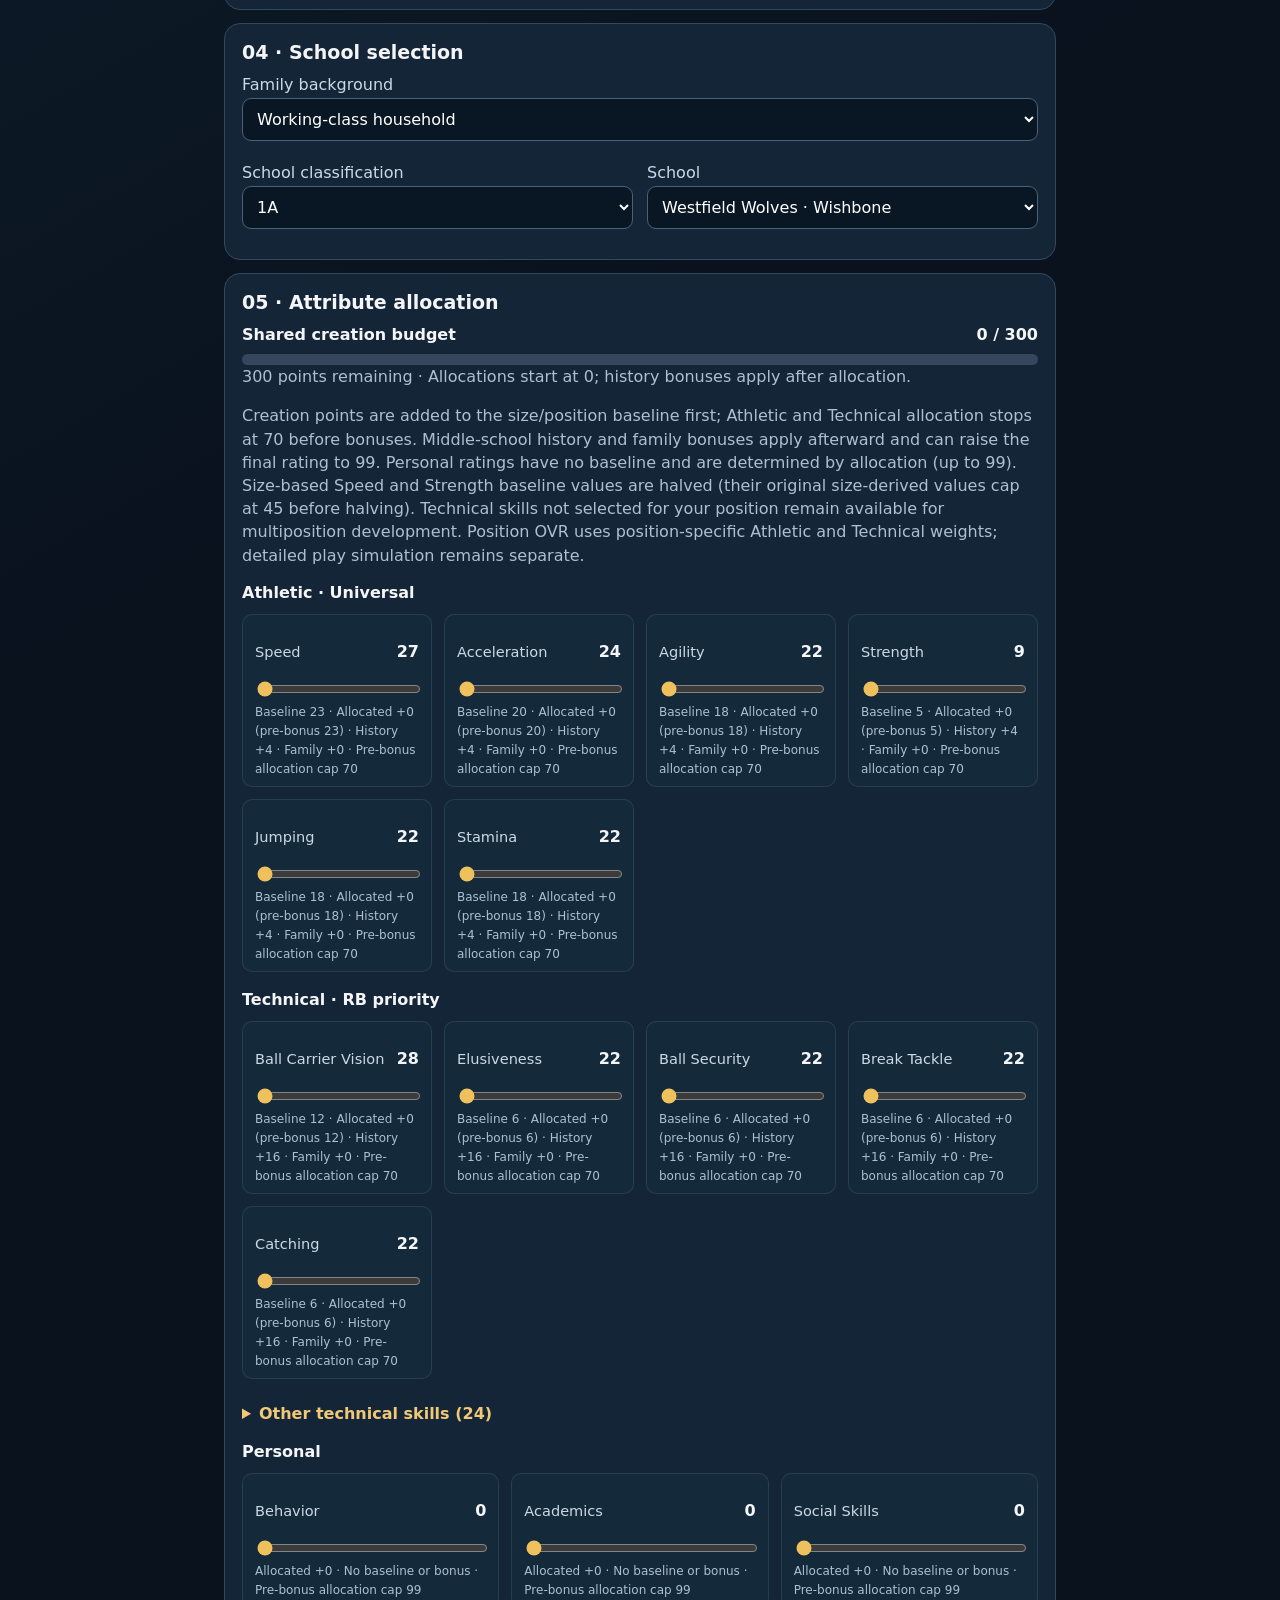
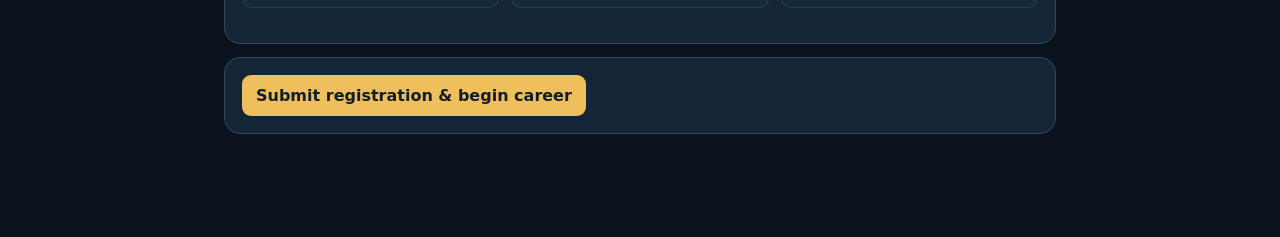
==== commit 883d3309: "Add files via upload" ====
--- a/index.html
+++ b/index.html
@@ -1,33 +1,33 @@
-<!doctype html><html lang="en"><head><meta charset="utf-8"><meta name="viewport" content="width=device-width,initial-scale=1"><title>Gridiron Life v0.71 · Full Roster & Calendar</title><link rel="stylesheet" href="css/styles.css?build=v071-roster-calendar"><link rel="stylesheet" href="css/v060.css?build=v071-roster-calendar"></head><body><main id="app"></main>
-<script defer src="js/00-config.js?build=v071-roster-calendar"></script>
-<script defer src="js/10-roster.js?build=v071-roster-calendar"></script>
-<script defer src="js/20-storage.js?build=v071-roster-calendar"></script>
-<script defer src="js/30-creation.js?build=v071-roster-calendar"></script>
-<script defer src="js/40-schedule.js?build=v071-roster-calendar"></script>
-<script defer src="js/50-training.js?build=v071-roster-calendar"></script>
-<script defer src="js/51-health.js?build=v071-roster-calendar"></script>
-<script defer src="js/52-academics.js?build=v071-roster-calendar"></script>
-<script defer src="js/59-competition.js?build=v071-roster-calendar"></script>
-<script defer src="js/60-calendar.js?build=v071-roster-calendar"></script>
-<script defer src="js/61-football.js?build=v071-roster-calendar"></script>
-<script defer src="js/65-awards.js?build=v071-roster-calendar"></script>
-<script defer src="js/62-events.js?build=v071-roster-calendar"></script>
-<script defer src="js/63-jobs.js?build=v071-roster-calendar"></script>
-<script defer src="js/64-economy.js?build=v071-roster-calendar"></script>
-<script defer src="js/66-summer.js?build=v071-roster-calendar"></script>
-<script defer src="js/67-relationships.js?build=v071-roster-calendar"></script>
-<script defer src="js/68-profile.js?build=v071-roster-calendar"></script>
-<script defer src="js/69-college.js?build=v071-roster-calendar"></script>
-<script defer src="js/70-ui.js?build=v071-roster-calendar"></script>
-<script defer src="js/71-navigation.js?build=v071-roster-calendar"></script>
-<script defer src="js/72-shell.js?build=v071-roster-calendar"></script>
-<script defer src="js/73-help.js?build=v071-roster-calendar"></script>
-<script defer src="js/74-part9.js?build=v071-roster-calendar"></script>
-<script defer src="js/75-v060-systems.js?build=v071-roster-calendar"></script>
-<script defer src="js/76-v060-hud.js?build=v071-roster-calendar"></script>
-<script defer src="js/77-growth-history.js?build=v071-roster-calendar"></script>
-<script defer src="js/78-npc-development.js?build=v071-roster-calendar"></script>
-<script defer src="js/79-npc-profiles.js?build=v071-roster-calendar"></script>
-<script defer src="js/80-career-integration.js?build=v071-roster-calendar"></script>
-<script defer src="js/99-boot.js?build=v071-roster-calendar"></script>
+<!doctype html><html lang="en"><head><meta charset="utf-8"><meta name="viewport" content="width=device-width,initial-scale=1"><title>Gridiron Life v0.7.3 · Stabilization</title><link rel="stylesheet" href="css/styles.css?build=v073-stabilization"><link rel="stylesheet" href="css/v060.css?build=v073-stabilization"></head><body><main id="app"></main>
+<script defer src="js/00-config.js?build=v073-stabilization"></script>
+<script defer src="js/10-roster.js?build=v073-stabilization"></script>
+<script defer src="js/20-storage.js?build=v073-stabilization"></script>
+<script defer src="js/30-creation.js?build=v073-stabilization"></script>
+<script defer src="js/40-schedule.js?build=v073-stabilization"></script>
+<script defer src="js/50-training.js?build=v073-stabilization"></script>
+<script defer src="js/51-health.js?build=v073-stabilization"></script>
+<script defer src="js/52-academics.js?build=v073-stabilization"></script>
+<script defer src="js/59-competition.js?build=v073-stabilization"></script>
+<script defer src="js/60-calendar.js?build=v073-stabilization"></script>
+<script defer src="js/61-football.js?build=v073-stabilization"></script>
+<script defer src="js/65-awards.js?build=v073-stabilization"></script>
+<script defer src="js/62-events.js?build=v073-stabilization"></script>
+<script defer src="js/63-jobs.js?build=v073-stabilization"></script>
+<script defer src="js/64-economy.js?build=v073-stabilization"></script>
+<script defer src="js/66-summer.js?build=v073-stabilization"></script>
+<script defer src="js/67-relationships.js?build=v073-stabilization"></script>
+<script defer src="js/68-profile.js?build=v073-stabilization"></script>
+<script defer src="js/69-college.js?build=v073-stabilization"></script>
+<script defer src="js/70-ui.js?build=v073-stabilization"></script>
+<script defer src="js/71-navigation.js?build=v073-stabilization"></script>
+<script defer src="js/72-shell.js?build=v073-stabilization"></script>
+<script defer src="js/73-help.js?build=v073-stabilization"></script>
+<script defer src="js/74-part9.js?build=v073-stabilization"></script>
+<script defer src="js/75-v060-systems.js?build=v073-stabilization"></script>
+<script defer src="js/76-v060-hud.js?build=v073-stabilization"></script>
+<script defer src="js/77-growth-history.js?build=v073-stabilization"></script>
+<script defer src="js/78-npc-development.js?build=v073-stabilization"></script>
+<script defer src="js/79-npc-profiles.js?build=v073-stabilization"></script>
+<script defer src="js/80-career-integration.js?build=v073-stabilization"></script>
+<script defer src="js/99-boot.js?build=v073-stabilization"></script>
 </body></html>
